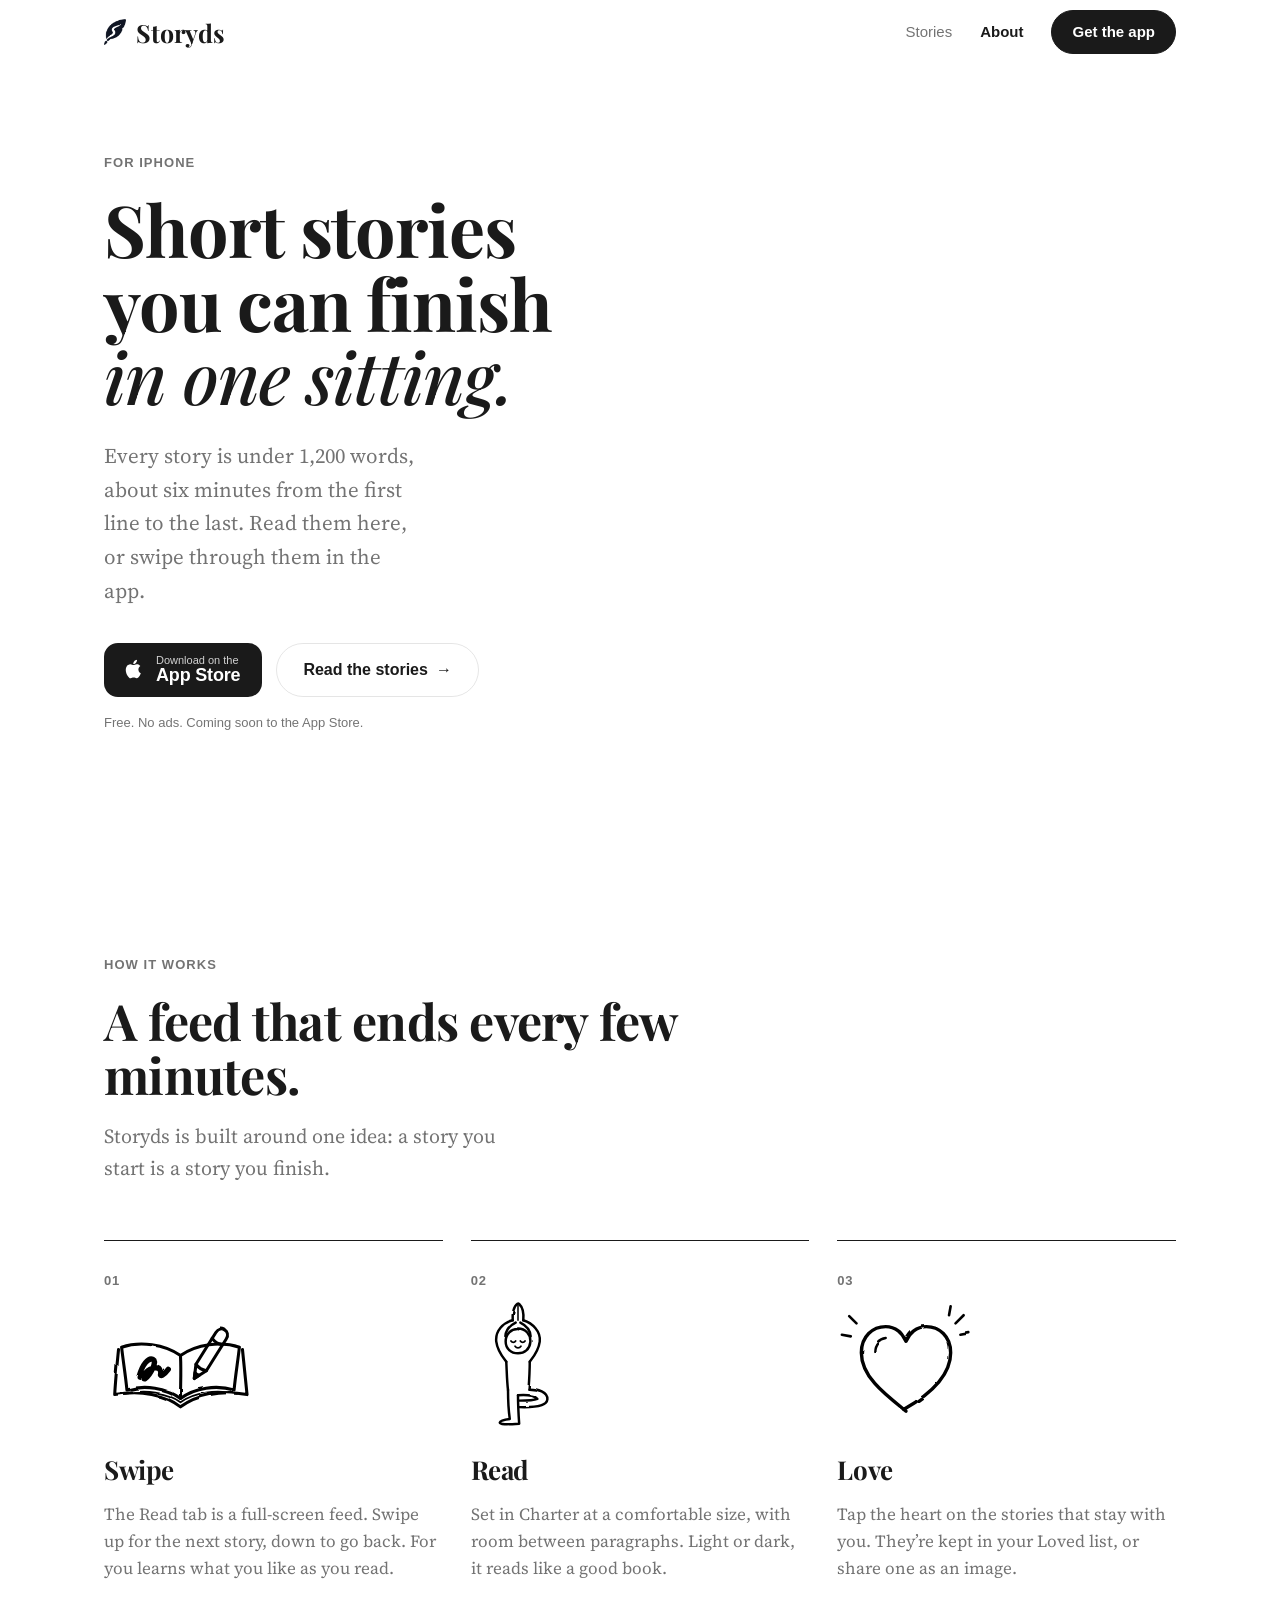
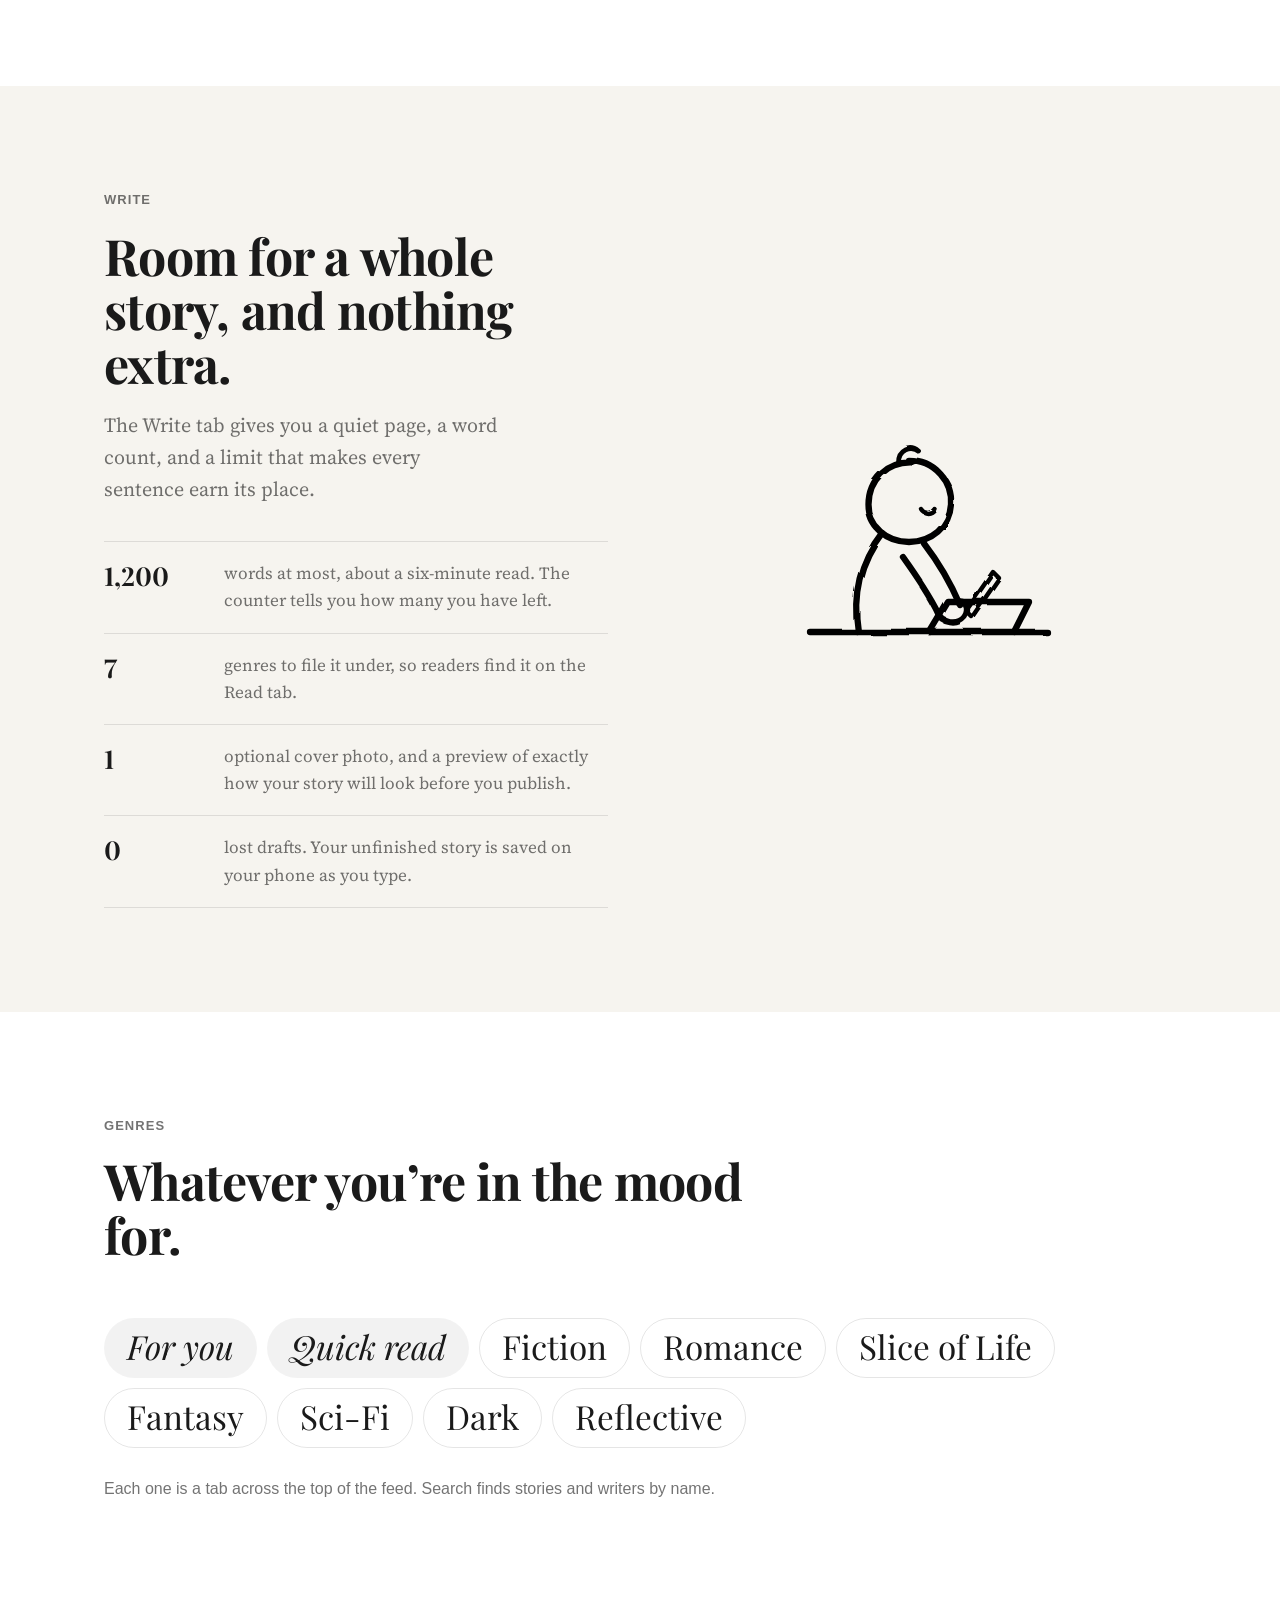
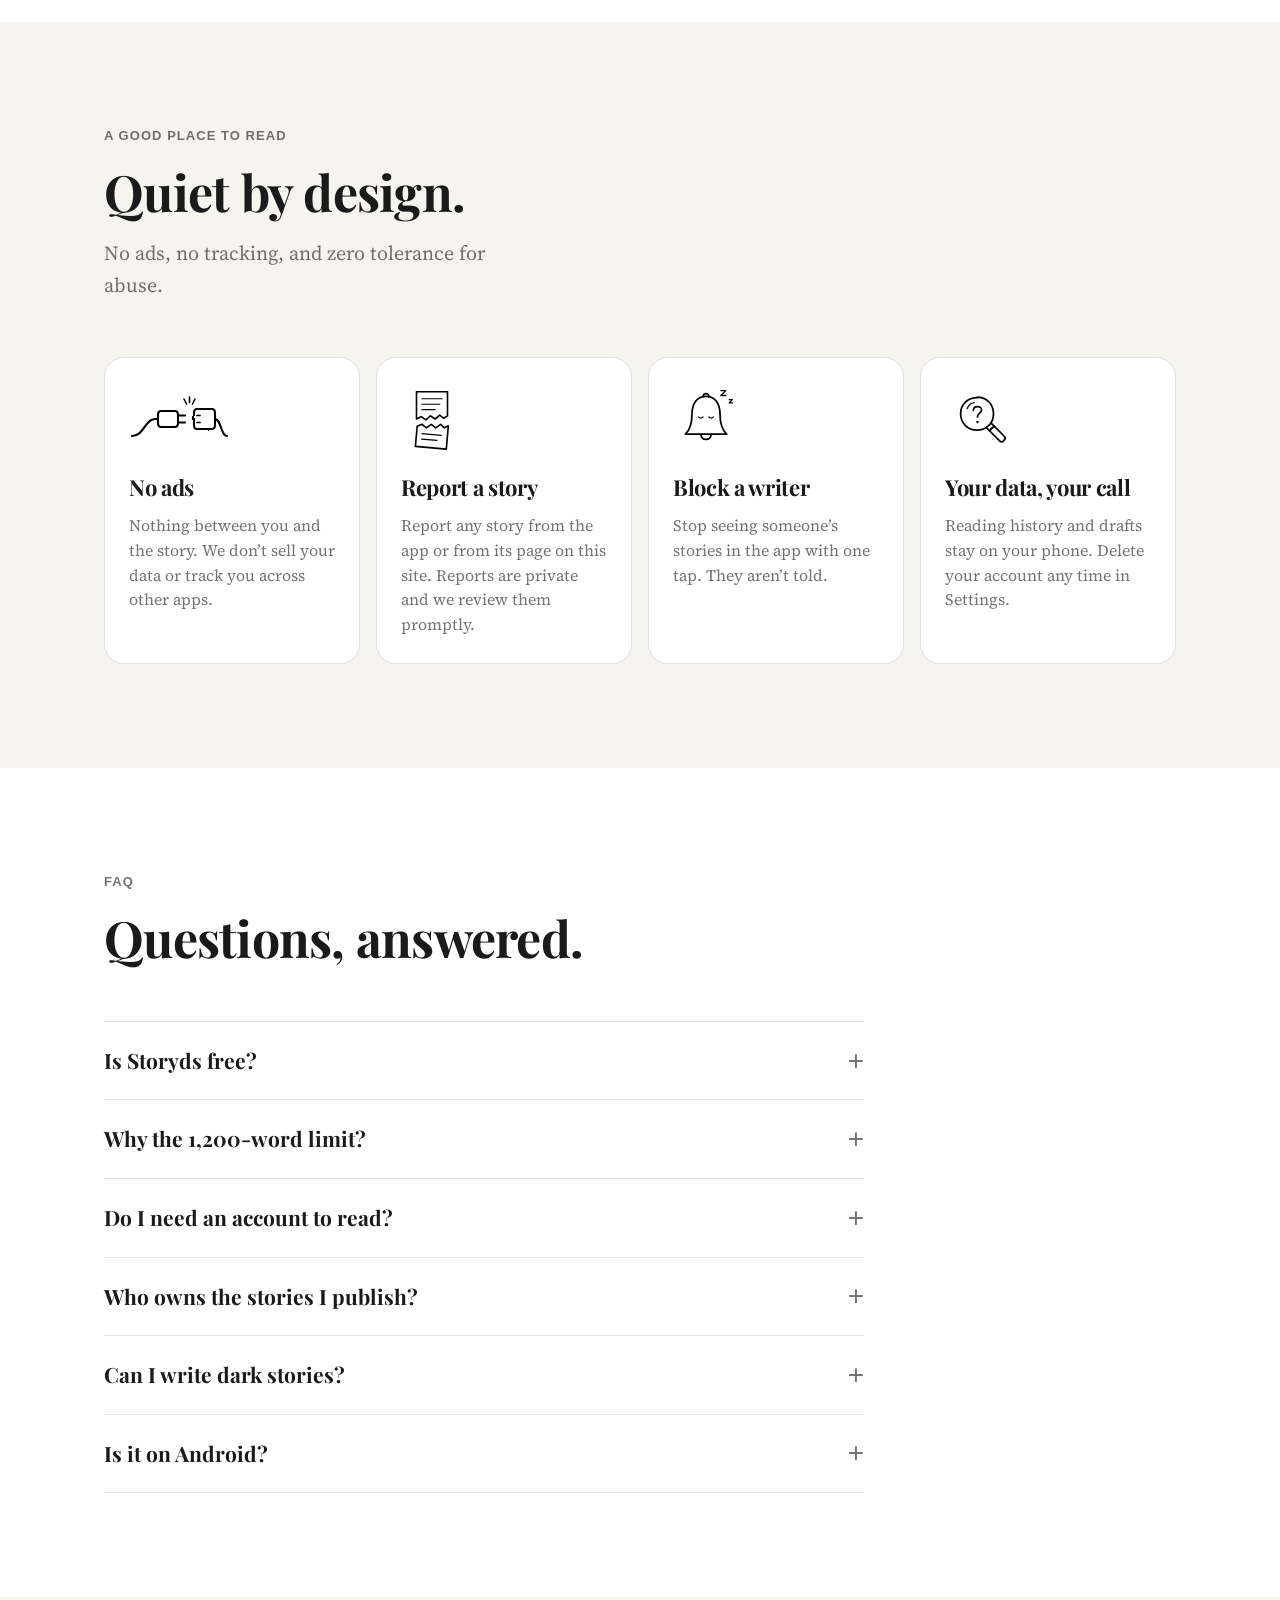
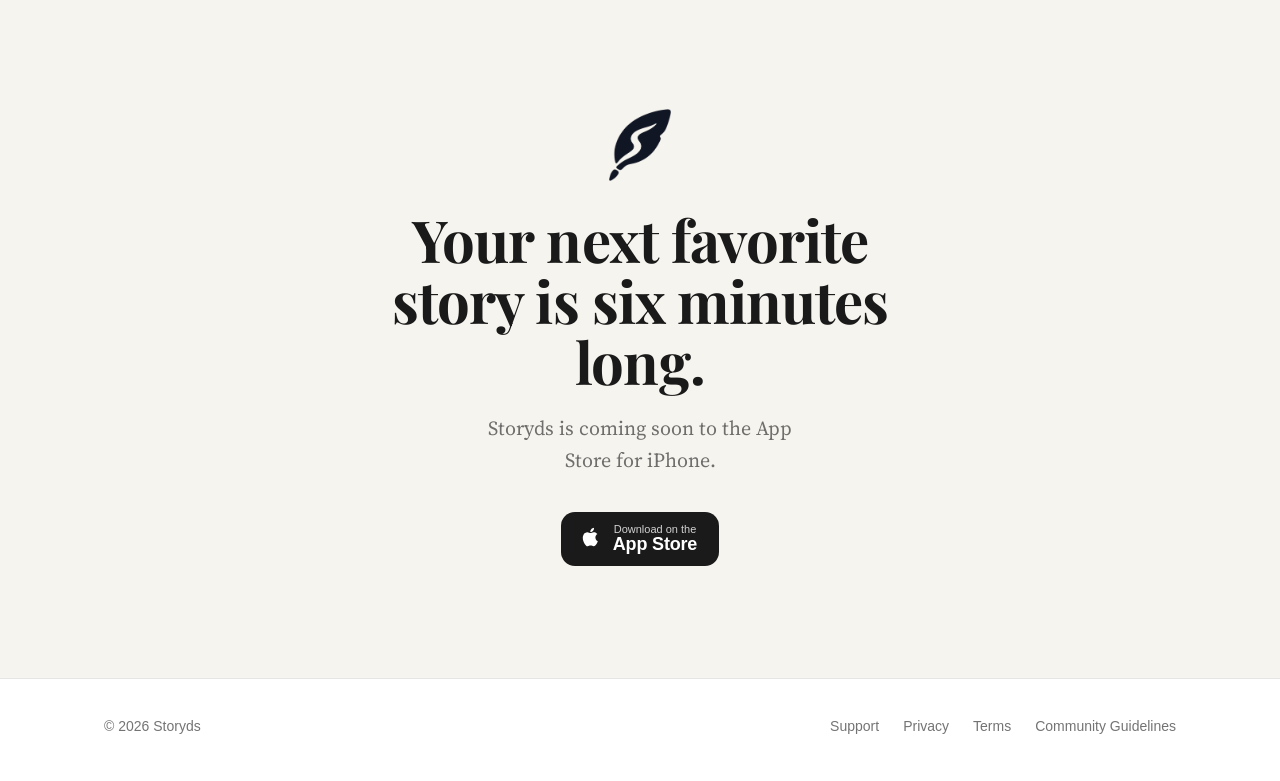
==== about.html @ ec75e88a "Make stories the home page; move the pitch to about.html - index.html: intro, genre tabs, the newest" ====
<!doctype html>
<html lang="en">
<head>
  <meta charset="utf-8">
  <meta name="viewport" content="width=device-width, initial-scale=1">
  <title>About Storyds</title>
  <meta name="description" content="Storyds is an iPhone app for reading and writing short stories you can finish in one sitting. Every story is under 1,200 words.">
  <meta name="theme-color" content="#ffffff" media="(prefers-color-scheme: light)">
  <meta name="theme-color" content="#171719" media="(prefers-color-scheme: dark)">
  <meta property="og:title" content="Storyds">
  <meta property="og:description" content="Short stories you can finish in one sitting.">
  <meta property="og:image" content="assets/wordmark-square.png">
  <meta property="og:type" content="website">
  <link rel="icon" type="image/png" href="assets/favicon.png">
  <link rel="apple-touch-icon" href="assets/apple-touch-icon.png">
  <link rel="preconnect" href="https://fonts.googleapis.com">
  <link rel="preconnect" href="https://fonts.gstatic.com" crossorigin>
  <link href="https://fonts.googleapis.com/css2?family=Playfair+Display:ital,wght@0,500;0,700;1,400;1,500&family=Source+Serif+4:opsz,wght@8..60,400;8..60,600&display=swap" rel="stylesheet">
  <link rel="stylesheet" href="styles.css?v=5">
</head>
<body class="about">
  <!--HEADER-->
  <header class="site-header">
    <div class="wrap">
      <a class="brand" href="./" aria-label="Storyds home">
        <img src="assets/mark.png" alt="" width="22" height="26">
        <span>Storyds</span>
      </a>
      <nav class="nav" aria-label="Main">
        <a href="./">Stories</a>
        <a href="about.html" aria-current="page">About</a>
        <a class="btn" href="about.html#download">Get the app</a>
      </nav>
    </div>
  </header>
  <!--/HEADER-->

  <main>
      <section class="hero">
        <div class="wrap">
        <p class="eyebrow">For iPhone</p>
        <h1>Short stories you can finish <em>in one sitting.</em></h1>
        <p class="lede">Every story is under 1,200 words, about six minutes from the first line to the last. Read them here, or swipe through them in the app.</p>
        <div class="hero-actions">
          <a class="app-store" href="#download" aria-label="Download on the App Store">
            <svg viewBox="0 0 24 24" aria-hidden="true"><path d="M16.37 12.6c-.02-2.33 1.9-3.45 1.99-3.5-1.09-1.59-2.78-1.8-3.38-1.83-1.44-.15-2.81.85-3.54.85-.73 0-1.86-.83-3.06-.81-1.57.02-3.02.92-3.83 2.33-1.63 2.83-.42 7.02 1.17 9.31.78 1.12 1.7 2.38 2.91 2.34 1.17-.05 1.61-.76 3.02-.76 1.41 0 1.81.76 3.05.73 1.26-.02 2.06-1.14 2.83-2.27.89-1.3 1.26-2.56 1.28-2.62-.03-.01-2.45-.94-2.44-3.77zM14.05 5.76c.64-.78 1.08-1.86.96-2.94-.93.04-2.05.62-2.71 1.39-.6.69-1.12 1.79-.98 2.85 1.04.08 2.09-.53 2.73-1.3z"/></svg>
            <span><small>Download on the</small><strong>App Store</strong></span>
          </a>
          <a class="btn ghost lg read-now" href="./">Read the stories <span class="arrow" aria-hidden="true">→</span></a>
        </div>
        <p class="hero-note">Free. No ads. Coming soon to the App Store.</p>
        </div>
      </section>

      <section id="how">
        <div class="wrap">
        <div class="section-head reveal">
          <p class="eyebrow">How it works</p>
          <h2>A feed that ends every few minutes.</h2>
          <p>Storyds is built around one idea: a story you start is a story you finish.</p>
        </div>
        <div class="steps">
          <div class="step reveal">
            <span class="num">01</span>
            <img class="doodle" src="assets/illustrations/book-r.svg" alt="" width="141" height="120">
            <h3>Swipe</h3>
            <p>The Read tab is a full-screen feed. Swipe up for the next story, down to go back. For you learns what you like as you read.</p>
          </div>
          <div class="step reveal">
            <span class="num">02</span>
            <img class="doodle" src="assets/illustrations/yoga-r.svg" alt="" width="87" height="120">
            <h3>Read</h3>
            <p>Set in Charter at a comfortable size, with room between paragraphs. Light or dark, it reads like a good book.</p>
          </div>
          <div class="step reveal">
            <span class="num">03</span>
            <img class="doodle" src="assets/illustrations/LovedHeart.svg" alt="" width="128" height="120">
            <h3>Love</h3>
            <p>Tap the heart on the stories that stay with you. They’re kept in your Loved list, or share one as an image.</p>
          </div>
        </div>
        </div>
      </section>

      <section id="write" class="tint">
        <div class="wrap">
        <div class="split">
          <div class="reveal">
            <div class="section-head">
              <p class="eyebrow">Write</p>
              <h2>Room for a whole story, and nothing extra.</h2>
              <p>The Write tab gives you a quiet page, a word count, and a limit that makes every sentence earn its place.</p>
            </div>
            <ul class="facts">
              <li><b>1,200</b><span>words at most, about a six-minute read. The counter tells you how many you have left.</span></li>
              <li><b>7</b><span>genres to file it under, so readers find it on the Read tab.</span></li>
              <li><b>1</b><span>optional cover photo, and a preview of exactly how your story will look before you publish.</span></li>
              <li><b>0</b><span>lost drafts. Your unfinished story is saved on your phone as you type.</span></li>
            </ul>
          </div>
          <div class="art reveal">
            <img class="doodle" src="assets/illustrations/WritingDesk.svg" alt="A person writing at a desk" width="300" height="255">
          </div>
        </div>
        </div>
      </section>

      <section id="genres">
        <div class="wrap">
        <div class="section-head reveal">
          <p class="eyebrow">Genres</p>
          <h2>Whatever you’re in the mood for.</h2>
        </div>
        <div class="genres reveal">
          <span class="genre alt">For you</span>
          <span class="genre alt">Quick read</span>
          <span class="genre">Fiction</span>
          <span class="genre">Romance</span>
          <span class="genre">Slice of Life</span>
          <span class="genre">Fantasy</span>
          <span class="genre">Sci-Fi</span>
          <span class="genre">Dark</span>
          <span class="genre">Reflective</span>
        </div>
        <p class="genre-note reveal">Each one is a tab across the top of the feed. Search finds stories and writers by name.</p>
        </div>
      </section>

      <section id="safety" class="tint">
        <div class="wrap">
        <div class="section-head reveal">
          <p class="eyebrow">A good place to read</p>
          <h2>Quiet by design.</h2>
          <p>No ads, no tracking, and zero tolerance for abuse.</p>
        </div>
        <div class="promises">
          <div class="promise reveal">
            <img class="doodle" src="assets/illustrations/Unplugged.svg" alt="" width="90" height="76">
            <h3>No ads</h3>
            <p>Nothing between you and the story. We don’t sell your data or track you across other apps.</p>
          </div>
          <div class="promise reveal">
            <img class="doodle" src="assets/illustrations/TornPage.svg" alt="" width="90" height="76">
            <h3>Report a story</h3>
            <p>Report any story from the app or from its page on this site. Reports are private and we review them promptly.</p>
          </div>
          <div class="promise reveal">
            <img class="doodle" src="assets/illustrations/QuietBell.svg" alt="" width="90" height="76">
            <h3>Block a writer</h3>
            <p>Stop seeing someone’s stories in the app with one tap. They aren’t told.</p>
          </div>
          <div class="promise reveal">
            <img class="doodle" src="assets/illustrations/NoResults.svg" alt="" width="90" height="76">
            <h3>Your data, your call</h3>
            <p>Reading history and drafts stay on your phone. Delete your account any time in Settings.</p>
          </div>
        </div>
        </div>
      </section>

      <section id="faq">
        <div class="wrap">
        <div class="section-head reveal">
          <p class="eyebrow">FAQ</p>
          <h2>Questions, answered.</h2>
        </div>
        <div class="faq reveal">
          <details>
            <summary>Is Storyds free?</summary>
            <p>Yes. Reading and writing are free, and there are no ads.</p>
          </details>
          <details>
            <summary>Why the 1,200-word limit?</summary>
            <p>So every story fits in one sitting: a coffee, a commute, the minutes before sleep. It’s about a six-minute read, which is long enough for a twist and short enough to finish.</p>
          </details>
          <details>
            <summary>Do I need an account to read?</summary>
            <p>No. Read here, or open the app and start swiping. You’ll need an account to publish, love stories and keep them on your profile.</p>
          </details>
          <details>
            <summary>Who owns the stories I publish?</summary>
            <p>You do. See the <a href="terms.html">Terms of Service</a> for what publishing lets Storyds do with your story.</p>
          </details>
          <details>
            <summary>Can I write dark stories?</summary>
            <p>Yes, there’s a whole Dark genre. Fiction can go to hard places; what isn’t allowed is content made only to shock or hurt. The <a href="guidelines.html">Community Guidelines</a> explain where the line is.</p>
          </details>
          <details>
            <summary>Is it on Android?</summary>
            <p>Not yet. Storyds is iPhone-only for now.</p>
          </details>
        </div>
        </div>
      </section>

      <section id="download" class="cta tint">
        <div class="wrap">
        <img src="assets/mark.png" alt="" width="62" height="72">
        <h2>Your next favorite story is six minutes long.</h2>
        <p>Storyds is coming soon to the App Store for iPhone.</p>
        <a class="app-store" href="#download" aria-label="Download on the App Store">
          <svg viewBox="0 0 24 24" aria-hidden="true"><path d="M16.37 12.6c-.02-2.33 1.9-3.45 1.99-3.5-1.09-1.59-2.78-1.8-3.38-1.83-1.44-.15-2.81.85-3.54.85-.73 0-1.86-.83-3.06-.81-1.57.02-3.02.92-3.83 2.33-1.63 2.83-.42 7.02 1.17 9.31.78 1.12 1.7 2.38 2.91 2.34 1.17-.05 1.61-.76 3.02-.76 1.41 0 1.81.76 3.05.73 1.26-.02 2.06-1.14 2.83-2.27.89-1.3 1.26-2.56 1.28-2.62-.03-.01-2.45-.94-2.44-3.77zM14.05 5.76c.64-.78 1.08-1.86.96-2.94-.93.04-2.05.62-2.71 1.39-.6.69-1.12 1.79-.98 2.85 1.04.08 2.09-.53 2.73-1.3z"/></svg>
          <span><small>Download on the</small><strong>App Store</strong></span>
        </a>
        </div>
      </section>

      </main>

  <footer class="site-footer">
    <div class="wrap">
        <span>© 2026 Storyds</span>
        <nav aria-label="Footer">
          <a href="support.html">Support</a>
          <a href="privacy.html">Privacy</a>
          <a href="terms.html">Terms</a>
          <a href="guidelines.html">Community Guidelines</a>
        </nav>
        </div>
  </footer>

  <script src="main.js?v=5"></script>
</body>
</html>
---- styles.css ----
/* Storyds website
   Same type system as the app's ReadingStyle: Charter serif body (~1.6 line height),
   a serif display face for titles, sans for UI. Monochrome ink on paper, light and dark. */

:root {
  --paper: #ffffff;
  --paper-2: #f6f4ef;
  --ink: #1a1a1a;
  --body: #242424;
  --muted: rgba(0, 0, 0, 0.55);
  --rule: rgba(0, 0, 0, 0.1);
  --chip: rgba(0, 0, 0, 0.05);
  --skeleton: rgba(0, 0, 0, 0.06);
  --live: #2f9e5b;
  --doodle-filter: none;

  --serif: Charter, "Bitstream Charter", "Source Serif 4", Georgia, serif;
  --display: "Playfair Display", Charter, Georgia, serif;
  --sans: -apple-system, BlinkMacSystemFont, "Inter", "Segoe UI", Roboto, sans-serif;

  --wrap: 1120px;
  --gutter: 24px;
  --header-h: 64px;
}

@media (prefers-color-scheme: dark) {
  :root:not([data-theme="light"]) {
    --paper: #171719;
    --paper-2: #1f1f22;
    --ink: rgba(255, 255, 255, 0.92);
    --body: rgba(255, 255, 255, 0.84);
    --muted: rgba(255, 255, 255, 0.55);
    --rule: rgba(255, 255, 255, 0.12);
    --chip: rgba(255, 255, 255, 0.08);
    --skeleton: rgba(255, 255, 255, 0.07);
    --live: #4cc47e;
    --doodle-filter: invert(1) brightness(0.92);
  }
}

:root[data-theme="dark"] {
  --paper: #171719;
  --paper-2: #1f1f22;
  --ink: rgba(255, 255, 255, 0.92);
  --body: rgba(255, 255, 255, 0.84);
  --muted: rgba(255, 255, 255, 0.55);
  --rule: rgba(255, 255, 255, 0.12);
  --chip: rgba(255, 255, 255, 0.08);
  --skeleton: rgba(255, 255, 255, 0.07);
  --live: #4cc47e;
  --doodle-filter: invert(1) brightness(0.92);
}

*, *::before, *::after { box-sizing: border-box; }
[hidden] { display: none !important; }

html { -webkit-text-size-adjust: 100%; scroll-behavior: smooth; scroll-padding-top: var(--header-h); }

body {
  margin: 0;
  background: var(--paper);
  color: var(--body);
  font-family: var(--serif);
  font-size: 19px;
  line-height: 1.6;
  -webkit-font-smoothing: antialiased;
  overflow-x: hidden;
}

img { max-width: 100%; display: block; }
a { color: inherit; }
button { font: inherit; color: inherit; }

.wrap {
  width: 100%;
  max-width: var(--wrap);
  margin: 0 auto;
  padding: 0 var(--gutter);
}

.doodle { filter: var(--doodle-filter); }

/* ---------- Header ---------- */

.site-header {
  position: sticky;
  top: 0;
  z-index: 10;
  background: color-mix(in srgb, var(--paper) 88%, transparent);
  backdrop-filter: saturate(1.4) blur(14px);
  -webkit-backdrop-filter: saturate(1.4) blur(14px);
  border-bottom: 1px solid transparent;
  transition: border-color 0.2s;
}
.site-header.scrolled { border-bottom-color: var(--rule); }

.site-header .wrap {
  display: flex;
  align-items: center;
  justify-content: space-between;
  height: var(--header-h);
}

.brand {
  display: inline-flex;
  align-items: center;
  gap: 10px;
  text-decoration: none;
  color: var(--ink);
}
.brand img { height: 26px; width: auto; filter: var(--doodle-filter); }
.brand span {
  font-family: var(--display);
  font-weight: 700;
  font-size: 25px;
  letter-spacing: -0.01em;
  line-height: 1;
}

.nav {
  display: flex;
  align-items: center;
  gap: 28px;
  font-family: var(--sans);
  font-size: 15px;
}
.nav a { text-decoration: none; color: var(--muted); transition: color 0.15s; }
.nav a:hover, .nav a[aria-current] { color: var(--ink); }
.nav a[aria-current]:not(.btn) { font-weight: 600; }
.nav .btn { color: var(--paper); }

@media (max-width: 720px) {
  .nav { gap: 18px; }
  .nav .btn { height: 38px; padding: 0 14px; font-size: 14px; white-space: nowrap; }
}
@media (max-width: 480px) {
  .nav { gap: 20px; }
  .nav .btn { display: none; }
}

/* ---------- Buttons ---------- */

.btn {
  display: inline-flex;
  align-items: center;
  justify-content: center;
  gap: 8px;
  height: 44px;
  padding: 0 20px;
  border-radius: 999px;
  background: var(--ink);
  color: var(--paper);
  font-family: var(--sans);
  font-size: 15px;
  font-weight: 600;
  text-decoration: none;
  border: 1px solid var(--ink);
  cursor: pointer;
  transition: transform 0.15s, opacity 0.15s;
}
.btn:hover { opacity: 0.88; }
.btn:active { transform: scale(0.98); }
.btn.ghost { background: transparent; color: var(--ink); border-color: var(--rule); }
.btn.lg { height: 54px; padding: 0 26px; font-size: 16px; }

.app-store {
  display: inline-flex;
  align-items: center;
  gap: 10px;
  height: 54px;
  padding: 0 22px 0 18px;
  border-radius: 14px;
  background: var(--ink);
  color: var(--paper);
  text-decoration: none;
  font-family: var(--sans);
  line-height: 1.1;
}
.app-store svg { width: 24px; height: 24px; fill: currentColor; margin-top: -3px; }
.app-store small { display: block; font-size: 11px; opacity: 0.8; }
.app-store strong { display: block; font-size: 18px; font-weight: 600; letter-spacing: -0.01em; }

/* ---------- Type ---------- */

.eyebrow {
  font-family: var(--sans);
  font-size: 13px;
  font-weight: 600;
  letter-spacing: 0.08em;
  text-transform: uppercase;
  color: var(--muted);
  margin: 0 0 18px;
}

h1, h2, h3 {
  font-family: var(--display);
  color: var(--ink);
  font-weight: 700;
  letter-spacing: -0.015em;
  margin: 0;
  font-variant-numeric: lining-nums;
}

/* ---------- Hero ---------- */

.hero { padding-top: 88px; padding-bottom: 104px; }

.hero h1 {
  font-size: clamp(44px, 5.6vw, 76px);
  line-height: 1.03;
  max-width: 11ch;
}
.hero h1 em { font-style: italic; font-weight: 500; }

.hero .lede {
  font-size: 21px;
  max-width: 32ch;
  margin: 26px 0 36px;
  color: var(--muted);
}

.hero-actions { display: flex; flex-wrap: wrap; align-items: center; gap: 14px; }
.hero-note { font-family: var(--sans); font-size: 13px; color: var(--muted); margin-top: 16px; }

.read-now .arrow { display: inline-block; transition: transform 0.2s; }
.read-now:hover .arrow { transform: translateX(3px); }

@media (max-width: 720px) {
  .hero { padding-top: 40px; padding-bottom: 56px; }
  .hero .lede { font-size: 19px; }
}

/* ---------- Sections ---------- */

section { padding-top: 104px; padding-bottom: 104px; }
section.tint { background: var(--paper-2); }

.section-head { max-width: 720px; margin-bottom: 56px; }
.section-head h2 { font-size: clamp(34px, 4vw, 50px); line-height: 1.08; }
.section-head p:not(.eyebrow) { color: var(--muted); font-size: 20px; margin: 18px 0 0; max-width: 40ch; }

@media (max-width: 720px) {
  section { padding-top: 80px; padding-bottom: 80px; }
  .section-head { margin-bottom: 44px; }
  .section-head p:not(.eyebrow) { font-size: 18px; }
}

/* Steps */

.steps { display: grid; grid-template-columns: repeat(3, 1fr); gap: 28px; }
.step { border-top: 1px solid var(--ink); padding-top: 22px; }
.step img { height: 130px; width: auto; margin: 6px 0 20px; }
.step .num { font-family: var(--sans); font-size: 13px; font-weight: 600; color: var(--muted); letter-spacing: 0.06em; }
.step h3 { font-size: 26px; margin: 6px 0 10px; }
.step p { margin: 0; color: var(--muted); font-size: 17px; }

@media (max-width: 720px) {
  .steps { grid-template-columns: 1fr; gap: 44px; }
}

/* Write */

.split {
  display: grid;
  grid-template-columns: 1fr 1fr;
  gap: 64px;
  align-items: center;
}
.split .art img { width: 100%; max-width: 400px; margin: 0 auto; }
.split .section-head { margin-bottom: 0; }
@media (max-width: 860px) {
  .split { grid-template-columns: 1fr; }
  .split .art { order: -1; }
  .split .art img { width: 240px; margin: 0; }
}

.facts { list-style: none; margin: 36px 0 0; padding: 0; }
.facts li {
  display: grid;
  grid-template-columns: 100px 1fr;
  gap: 20px;
  padding: 18px 0;
  border-top: 1px solid var(--rule);
  font-size: 17px;
}
.facts li:last-child { border-bottom: 1px solid var(--rule); }
.facts b { font-variant-numeric: lining-nums; font-family: var(--display); font-size: 26px; color: var(--ink); line-height: 1.2; font-weight: 700; }
.facts span { color: var(--muted); }
@media (max-width: 480px) { .facts li { grid-template-columns: 1fr; gap: 4px; } }

/* Genres */

.genres { display: flex; flex-wrap: wrap; gap: 10px; }
.genre {
  font-family: var(--display);
  font-size: clamp(22px, 2.6vw, 34px);
  color: var(--ink);
  padding: 8px 22px 10px;
  border: 1px solid var(--rule);
  border-radius: 999px;
  line-height: 1.2;
  transition: background 0.2s, color 0.2s, border-color 0.2s;
  cursor: default;
}
.genre:hover { background: var(--ink); color: var(--paper); border-color: var(--ink); }
.genre.alt { font-style: italic; font-weight: 400; background: var(--chip); border-color: transparent; }
.genre-note { margin-top: 28px; color: var(--muted); font-size: 16px; font-family: var(--sans); }

/* Safety */

.promises { display: grid; grid-template-columns: repeat(4, 1fr); gap: 16px; }
@media (max-width: 1000px) { .promises { grid-template-columns: repeat(2, 1fr); } }
.promise {
  background: var(--paper);
  border: 1px solid var(--rule);
  border-radius: 20px;
  padding: 26px 24px;
}
.promise img { height: 70px; width: auto; margin-bottom: 16px; }
.promise h3 { font-size: 22px; margin-bottom: 8px; }
.promise p { margin: 0; font-size: 16px; color: var(--muted); line-height: 1.55; }
@media (max-width: 560px) { .promises { grid-template-columns: 1fr; } }

/* FAQ */

.faq { max-width: 760px; }
.faq details { border-top: 1px solid var(--rule); }
.faq details:last-child { border-bottom: 1px solid var(--rule); }
.faq summary {
  list-style: none;
  cursor: pointer;
  display: flex;
  justify-content: space-between;
  align-items: center;
  gap: 20px;
  padding: 22px 0;
  font-family: var(--display);
  font-size: 21px;
  color: var(--ink);
  font-weight: 700;
}
.faq summary::-webkit-details-marker { display: none; }
.faq summary::after {
  content: "+";
  font-family: var(--sans);
  font-weight: 300;
  font-size: 28px;
  line-height: 1;
  color: var(--muted);
  transition: transform 0.2s;
}
.faq details[open] summary::after { transform: rotate(45deg); }
.faq details p { margin: -6px 0 22px; color: var(--muted); font-size: 17px; max-width: 60ch; }

/* Final CTA */

.cta { text-align: center; padding-top: 112px; padding-bottom: 112px; }
.cta .wrap > * { margin-left: auto; margin-right: auto; }
.cta img { height: 72px; width: auto; margin: 0 auto 28px; filter: var(--doodle-filter); }
.cta h2 { font-size: clamp(36px, 4.6vw, 58px); line-height: 1.05; max-width: 14ch; margin: 0 auto; }
.cta p { color: var(--muted); font-size: 20px; margin: 20px auto 36px; max-width: 34ch; }

/* ---------- Footer ---------- */

.site-footer {
  border-top: 1px solid var(--rule);
  padding-top: 36px;
  padding-bottom: 44px;
  font-family: var(--sans);
  font-size: 14px;
  color: var(--muted);
}
.site-footer .wrap {
  display: flex;
  flex-wrap: wrap;
  justify-content: space-between;
  align-items: center;
  gap: 20px;
}
.site-footer nav { display: flex; flex-wrap: wrap; gap: 8px 24px; }
.site-footer a { text-decoration: none; }
.site-footer a:hover { color: var(--ink); }

/* ---------- Stories home ---------- */

.intro { padding-top: 64px; padding-bottom: 36px; }
.intro .wrap { display: flex; align-items: flex-end; justify-content: space-between; gap: 24px; }
.intro h1 { font-size: clamp(34px, 4.6vw, 58px); line-height: 1.05; max-width: 15ch; }
.intro h1 em { font-style: italic; font-weight: 500; }
.intro p { font-family: var(--sans); font-size: 16px; color: var(--muted); margin: 16px 0 0; }
.intro p a { color: var(--ink); text-decoration: none; font-weight: 600; white-space: nowrap; }
.intro p a:hover { text-decoration: underline; text-underline-offset: 3px; }
@media (max-width: 720px) {
  .intro { padding-top: 36px; padding-bottom: 24px; }
  .intro .wrap { flex-direction: column; align-items: flex-start; gap: 14px; }
}

.live {
  display: inline-flex;
  align-items: center;
  gap: 7px;
  font-family: var(--sans);
  font-size: 12px;
  color: var(--muted);
  white-space: nowrap;
}
.live i { width: 7px; height: 7px; border-radius: 50%; background: var(--live); animation: pulse 2.4s infinite; }
@keyframes pulse {
  0% { box-shadow: 0 0 0 0 color-mix(in srgb, var(--live) 55%, transparent); }
  70%, 100% { box-shadow: 0 0 0 7px transparent; }
}

.tabs-bar {
  position: sticky;
  top: var(--header-h);
  z-index: 5;
  background: color-mix(in srgb, var(--paper) 90%, transparent);
  backdrop-filter: saturate(1.4) blur(14px);
  -webkit-backdrop-filter: saturate(1.4) blur(14px);
  border-bottom: 1px solid var(--rule);
}

.chips {
  display: flex;
  gap: 26px;
  overflow-x: auto;
  scrollbar-width: none;
  font-family: var(--sans);
  font-size: 15px;
  padding-top: 4px;
}
.chips::-webkit-scrollbar { display: none; }
@media (max-width: 720px) {
  .chips { gap: 22px; margin: 0 calc(var(--gutter) * -1); padding: 4px var(--gutter) 0;
    -webkit-mask-image: linear-gradient(to right, #000 calc(100% - 36px), transparent);
    mask-image: linear-gradient(to right, #000 calc(100% - 36px), transparent); }
}

.chip {
  flex: none;
  background: none;
  border: 0;
  padding: 10px 0 13px;
  color: var(--muted);
  cursor: pointer;
  position: relative;
  white-space: nowrap;
}
.chip:hover { color: var(--ink); }
.chip[aria-pressed="true"] { color: var(--ink); font-weight: 600; }
.chip[aria-pressed="true"]::after {
  content: "";
  position: absolute;
  left: 0; right: 0; bottom: -1px;
  height: 2px;
  border-radius: 2px;
  background: var(--ink);
}

.feed { padding-top: 44px; padding-bottom: 72px; }

/* Cards */

.story-card { display: block; text-decoration: none; color: inherit; min-width: 0; }
.story-card .cover-wrap { overflow: hidden; border-radius: 14px; background: var(--skeleton); }
.story-card .cover { width: 100%; height: 100%; object-fit: cover; transition: transform 0.6s cubic-bezier(0.2, 0.7, 0.2, 1); }
.story-card:hover .cover { transform: scale(1.035); }
.story-card:hover h2, .story-card:hover h3 { text-decoration: underline; text-decoration-thickness: 1px; text-underline-offset: 5px; }
.story-card h2, .story-card h3 { overflow-wrap: anywhere; }
.story-card .excerpt {
  margin: 0 0 16px;
  color: var(--muted);
  display: -webkit-box;
  -webkit-box-orient: vertical;
  overflow: hidden;
}

.card-meta { font-family: var(--sans); font-size: 13px; color: var(--muted); margin-bottom: 10px; }

/* Featured: the newest story */
.story-card.lead { padding-bottom: 48px; border-bottom: 1px solid var(--rule); }
.story-card.lead.has-cover { display: grid; grid-template-columns: 1.15fr 1fr; gap: 48px; align-items: center; }
.story-card.lead .cover-wrap { aspect-ratio: 4 / 3; border-radius: 18px; }
.story-card.lead h2 { font-size: clamp(32px, 3.8vw, 50px); line-height: 1.08; margin-bottom: 16px; }
.story-card.lead .excerpt { font-size: 19px; line-height: 1.6; color: var(--body); -webkit-line-clamp: 6; }
.story-card.lead:not(.has-cover) .card-text { max-width: 760px; }
@media (max-width: 860px) {
  .story-card.lead.has-cover { grid-template-columns: 1fr; gap: 24px; }
  .story-card.lead .cover-wrap { aspect-ratio: 16 / 10; }
  .story-card.lead .excerpt { font-size: 17px; -webkit-line-clamp: 5; }
}

/* Grid */
.feed-grid { display: grid; grid-template-columns: repeat(auto-fill, minmax(290px, 1fr)); gap: 56px 40px; padding-top: 48px; }
.feed-grid:empty { display: none; }
.story-card.tile .cover-wrap { aspect-ratio: 3 / 2; margin-bottom: 18px; }
.story-card.tile h3 { font-size: 23px; line-height: 1.2; margin-bottom: 10px; }
.story-card.tile .excerpt { font-size: 16px; line-height: 1.55; -webkit-line-clamp: 3; }
.story-card.tile:not(.has-cover) .excerpt { -webkit-line-clamp: 7; }
.story-card.tile:not(.has-cover) { border-top: 2px solid var(--ink); padding-top: 18px; }

.byline {
  display: flex;
  align-items: center;
  gap: 8px;
  font-family: var(--sans);
  font-size: 13px;
  color: var(--muted);
  min-width: 0;
}
.byline b { color: var(--ink); font-weight: 600; overflow: hidden; text-overflow: ellipsis; white-space: nowrap; }

.avatar {
  flex: none;
  width: 24px;
  height: 24px;
  border-radius: 50%;
  object-fit: cover;
  background: var(--ink);
  color: var(--paper);
  font-size: 11px;
  font-weight: 600;
  display: inline-grid;
  place-items: center;
  text-transform: uppercase;
}
.avatar.lg { width: 40px; height: 40px; font-size: 16px; }

/* Loading */
.skeleton { pointer-events: none; }
.skeleton .cover-wrap { aspect-ratio: 3 / 2; }
.skeleton.lead .cover-wrap { aspect-ratio: 4 / 3; }
.skeleton .bar { height: 12px; border-radius: 6px; background: var(--skeleton); margin-bottom: 12px; }
.skeleton .bar.t { height: 26px; width: 80%; margin-bottom: 18px; }
.skeleton .bar.s { width: 35%; }
.skeleton .bar, .skeleton .cover-wrap { animation: shimmer 1.4s ease-in-out infinite; }
@keyframes shimmer { 50% { opacity: 0.45; } }

/* Empty, error and end-of-list states */
.state { text-align: center; padding: 56px 12px 16px; font-family: var(--sans); }
.state img { width: auto; height: 120px; margin: 0 auto 18px; }
.state h3 { font-size: 22px; margin-bottom: 6px; }
.state p { margin: 0 auto 18px; color: var(--muted); font-size: 15px; max-width: 32ch; line-height: 1.5; }

.write-band { padding-top: 80px; padding-bottom: 80px; }
.write-band .wrap { display: flex; align-items: center; gap: 48px; }
.write-band img { width: 200px; flex: none; }
.write-band h2 { font-size: clamp(30px, 3.4vw, 40px); }
.write-band p { color: var(--muted); font-size: 18px; margin: 12px 0 24px; max-width: 46ch; }
@media (max-width: 640px) {
  .write-band .wrap { flex-direction: column; align-items: flex-start; gap: 24px; }
  .write-band img { width: 160px; }
}

/* ---------- Story page ---------- */

.wrap.narrow { max-width: 720px; }

.progress {
  position: fixed;
  top: 0; left: 0; right: 0;
  height: 3px;
  background: var(--ink);
  transform: scaleX(0);
  transform-origin: left;
  z-index: 11;
  opacity: 0;
  transition: opacity 0.2s;
}
.progress.on { opacity: 1; }

.story-article { padding-top: 40px; padding-bottom: 80px; min-height: 60vh; }
.story-article .skeleton { padding-top: 40px; }
.crumb {
  display: inline-block;
  font-family: var(--sans);
  font-size: 14px;
  font-weight: 600;
  color: var(--muted);
  text-decoration: none;
  margin-bottom: 36px;
}
.crumb:hover { color: var(--ink); }
.story-article h1 { font-size: clamp(36px, 5.2vw, 54px); line-height: 1.08; margin: 0 0 24px; overflow-wrap: anywhere; }
.story-article .byline { font-size: 15px; margin-bottom: 40px; }
.story-cover { width: 100%; max-height: 560px; object-fit: cover; border-radius: 16px; margin-bottom: 44px; background: var(--skeleton); }
.story-body p { font-size: 20px; line-height: 1.65; color: var(--body); margin: 0 0 1.4em; overflow-wrap: break-word; }
@media (max-width: 720px) { .story-body p { font-size: 19px; } }

.the-end {
  display: flex;
  align-items: center;
  gap: 14px;
  margin: 56px 0 32px;
  font-family: var(--sans);
  font-size: 13px;
  color: var(--muted);
}
.the-end::before, .the-end::after { content: ""; flex: 1; height: 1px; background: var(--rule); }

.after-story {
  border: 1px solid var(--rule);
  border-radius: 18px;
  padding: 24px;
  display: flex;
  gap: 20px;
  align-items: center;
  font-family: var(--sans);
}
.after-story img { height: 52px; width: auto; flex: none; filter: var(--doodle-filter); }
.after-story p { margin: 0 0 12px; font-size: 15px; line-height: 1.45; color: var(--body); }
.after-story .btn { height: 38px; font-size: 14px; padding: 0 16px; }

.report { display: inline-block; margin-top: 22px; font-family: var(--sans); font-size: 14px; color: var(--muted); text-underline-offset: 3px; }
.report:hover { color: var(--ink); }

.up-next { padding-top: 72px; padding-bottom: 96px; background: var(--paper-2); }
.up-next-cards { display: grid; grid-template-columns: repeat(auto-fill, minmax(260px, 1fr)); gap: 48px 36px; }

/* ---------- Legal / support pages ---------- */

.doc { padding: 72px 0 112px; }
.doc .wrap { max-width: 720px; }
.doc h1 { font-size: clamp(38px, 6vw, 56px); line-height: 1.08; margin-bottom: 12px; }
.doc .updated { font-family: var(--sans); font-size: 14px; color: var(--muted); margin: 0 0 40px; }
.doc .intro { font-size: 21px; color: var(--body); }
.doc h2 { font-size: 26px; margin: 48px 0 12px; }
.doc p { margin: 0 0 1em; }
.doc a { text-underline-offset: 3px; }
.doc .doc-nav {
  display: flex;
  flex-wrap: wrap;
  gap: 8px;
  margin-bottom: 40px;
  font-family: var(--sans);
  font-size: 14px;
}
.doc .doc-nav a {
  text-decoration: none;
  padding: 6px 14px;
  border-radius: 999px;
  border: 1px solid var(--rule);
  color: var(--muted);
}
.doc .doc-nav a[aria-current] { background: var(--ink); border-color: var(--ink); color: var(--paper); }

.contact-card {
  border: 1px solid var(--rule);
  border-radius: 20px;
  padding: 28px;
  margin: 32px 0;
  display: flex;
  gap: 24px;
  align-items: center;
}
.contact-card img { height: 90px; width: auto; flex: none; }
.contact-card p { margin: 0 0 14px; }
@media (max-width: 560px) { .contact-card { flex-direction: column; align-items: flex-start; } }

/* ---------- Motion ---------- */

.reveal { opacity: 0; transform: translateY(18px); transition: opacity 0.7s ease, transform 0.7s ease; }
.reveal.in { opacity: 1; transform: none; }
.fade-in { animation: fadeIn 0.35s ease both; }
@keyframes fadeIn { from { opacity: 0; transform: translateY(6px); } }

@media (prefers-reduced-motion: reduce) {
  html { scroll-behavior: auto; }
  .reveal { opacity: 1; transform: none; transition: none; }
  .fade-in, .live i, .skeleton .bar, .skeleton .cover-wrap { animation: none; }
  .story-card .cover { transition: none; }
}
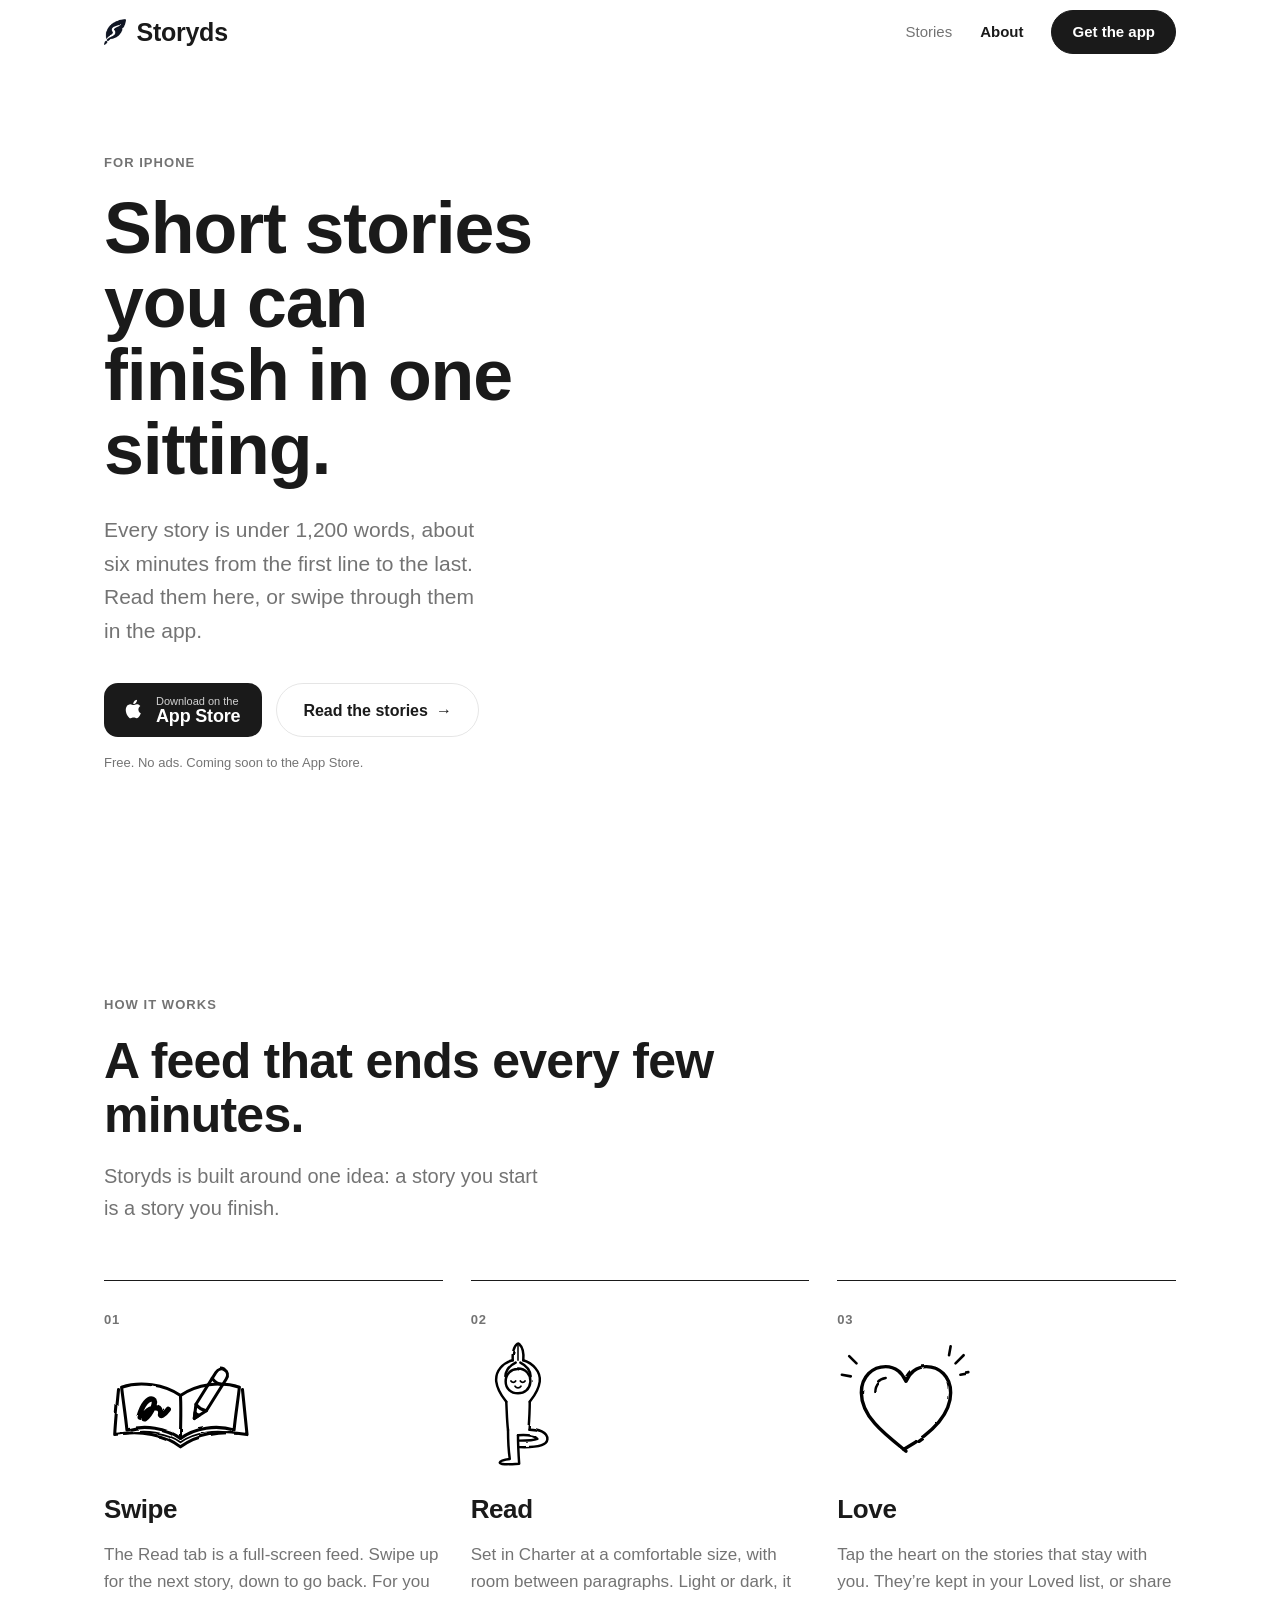
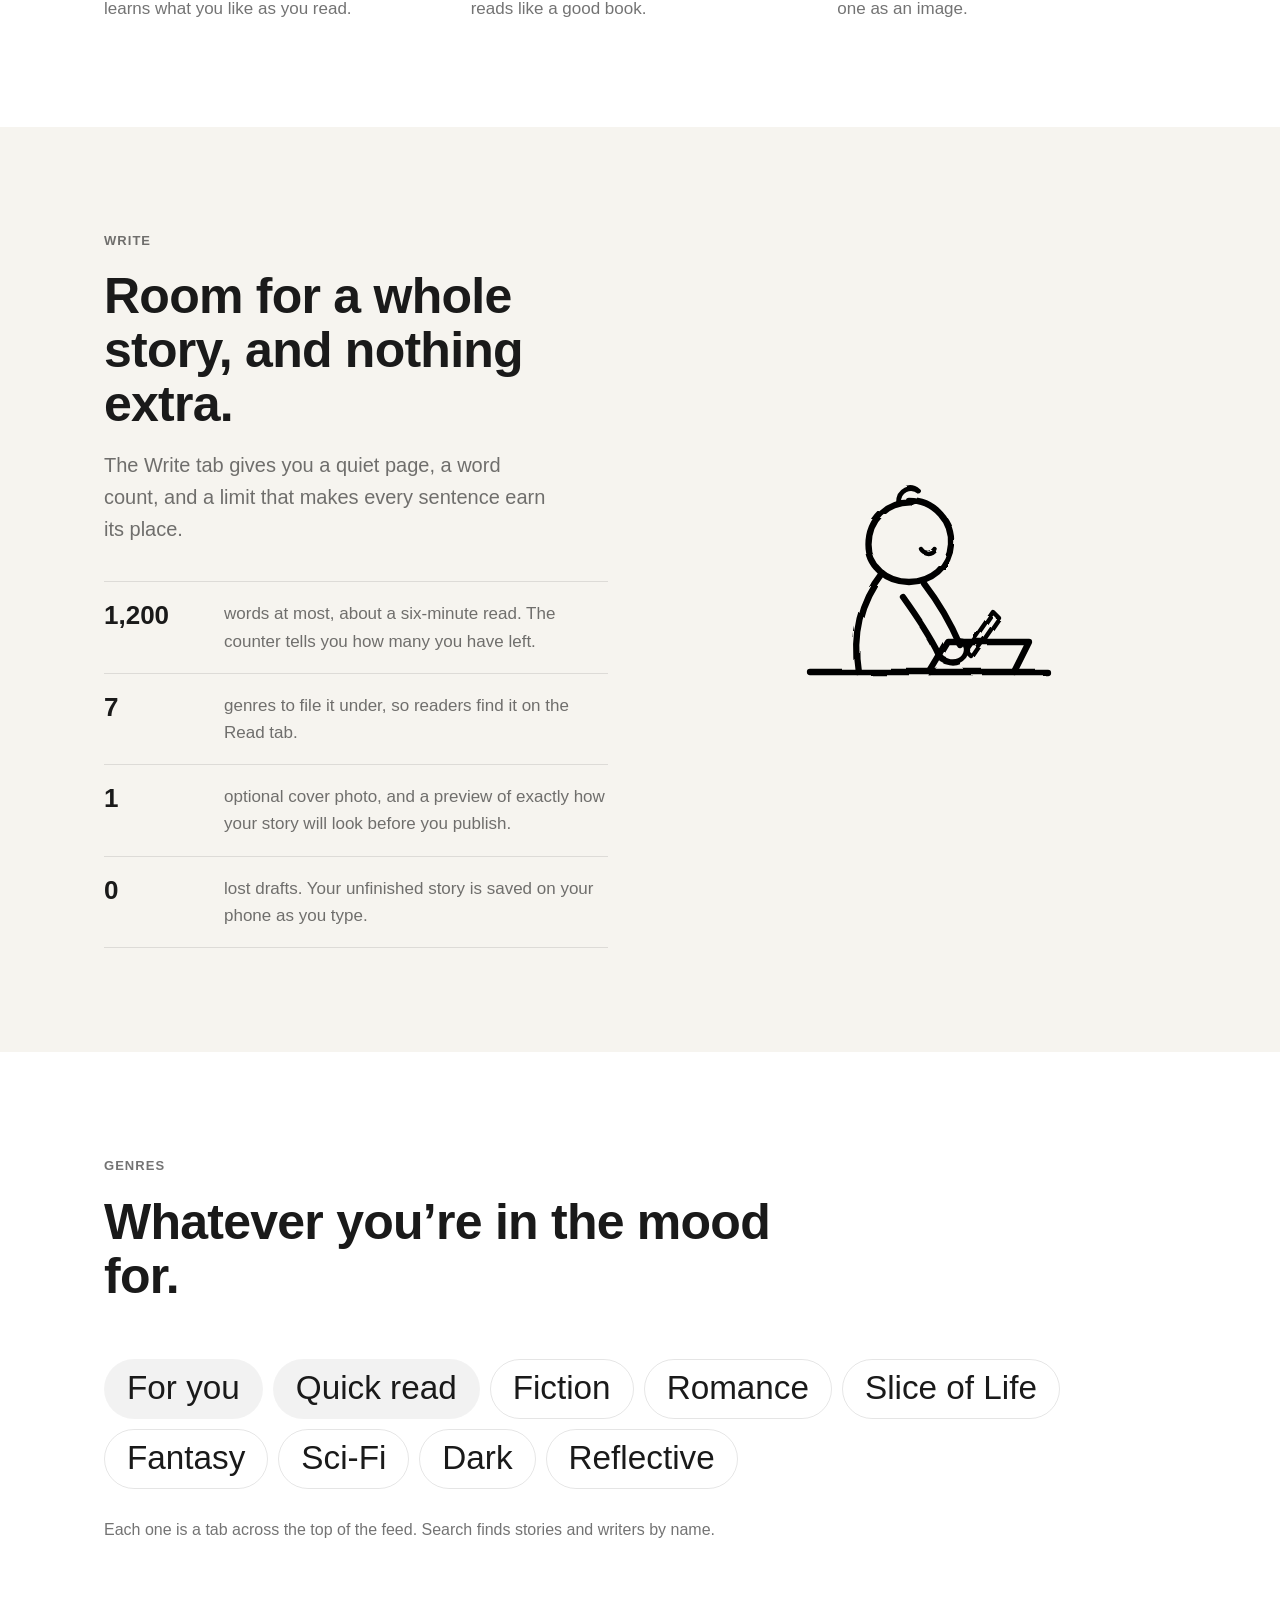
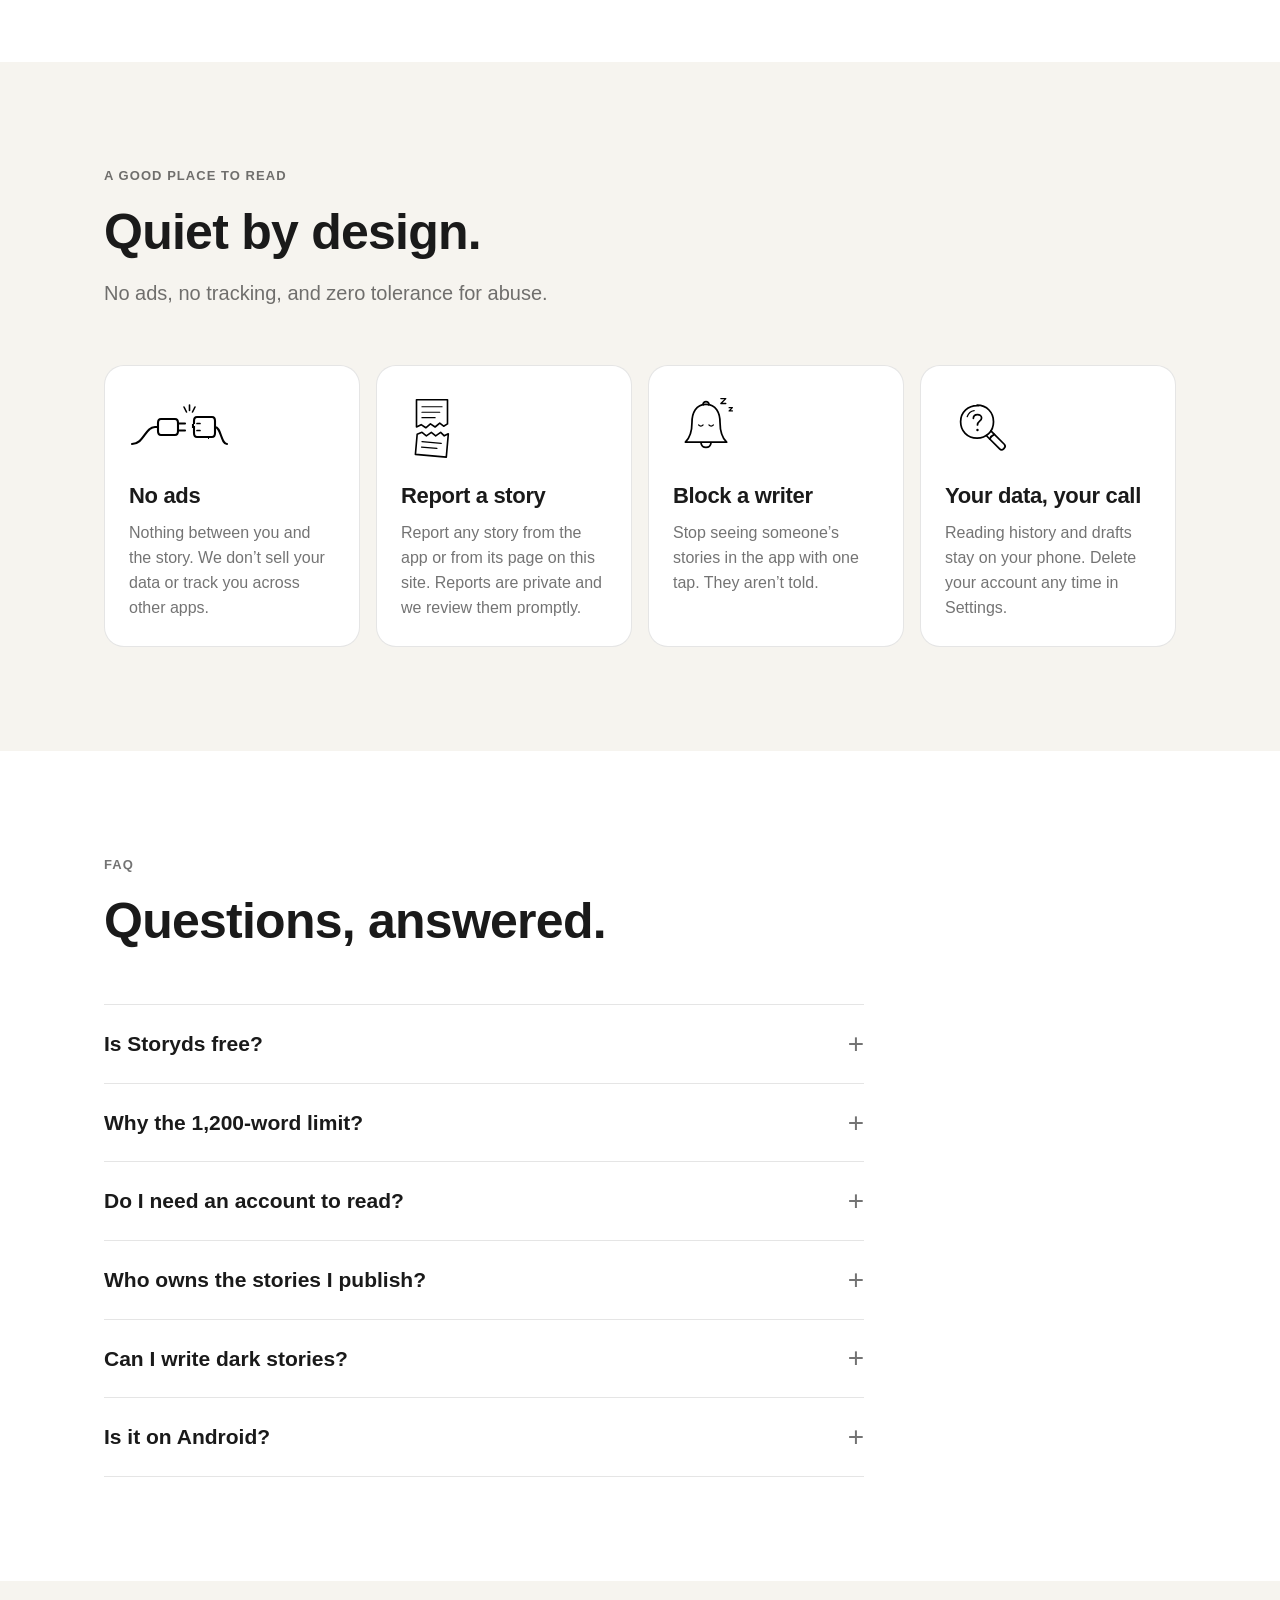
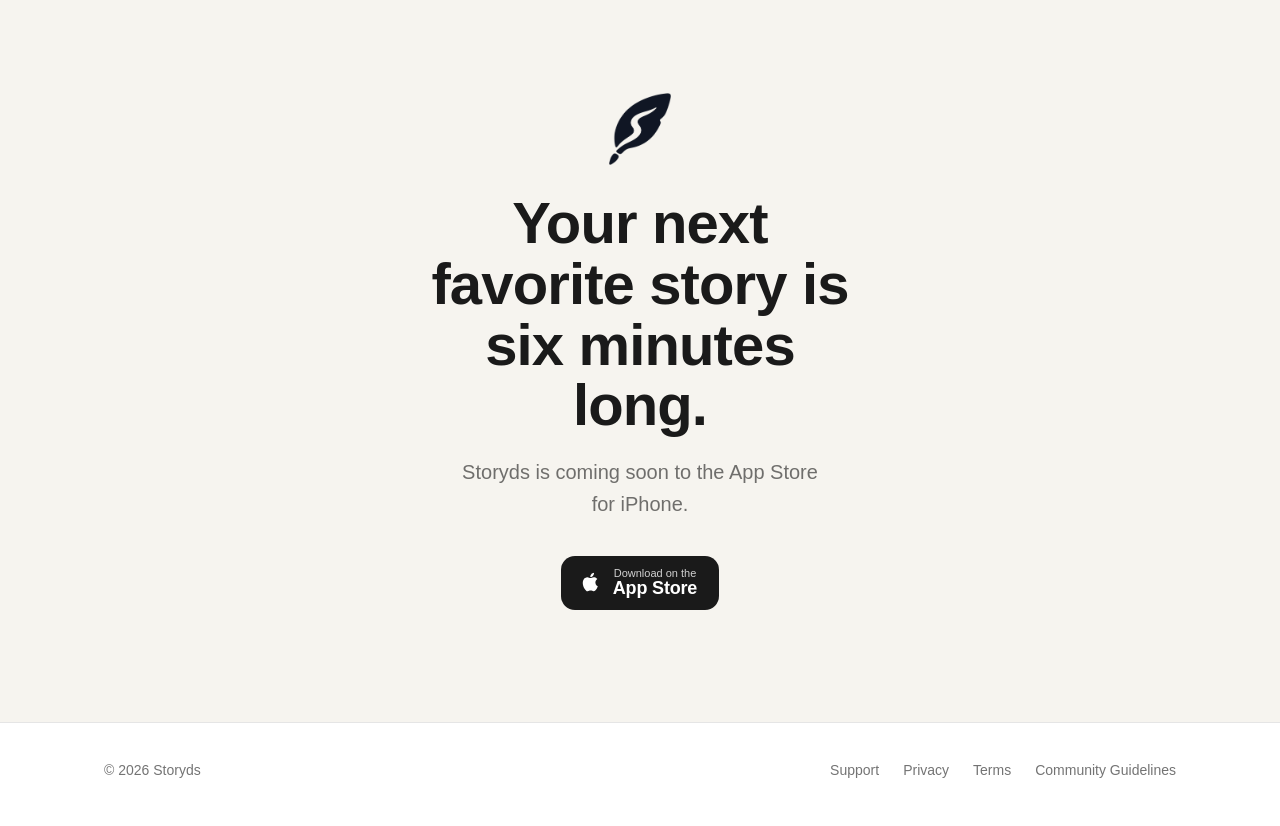
==== commit 720876d4: "ui" ====
--- a/about.html
+++ b/about.html
@@ -13,10 +13,7 @@
   <meta property="og:type" content="website">
   <link rel="icon" type="image/png" href="assets/favicon.png">
   <link rel="apple-touch-icon" href="assets/apple-touch-icon.png">
-  <link rel="preconnect" href="https://fonts.googleapis.com">
-  <link rel="preconnect" href="https://fonts.gstatic.com" crossorigin>
-  <link href="https://fonts.googleapis.com/css2?family=Playfair+Display:ital,wght@0,500;0,700;1,400;1,500&family=Source+Serif+4:opsz,wght@8..60,400;8..60,600&display=swap" rel="stylesheet">
-  <link rel="stylesheet" href="styles.css?v=5">
+  <link rel="stylesheet" href="styles.css?v=11">
 </head>
 <body class="about">
   <!--HEADER-->
@@ -219,6 +216,6 @@
         </div>
   </footer>
 
-  <script src="main.js?v=5"></script>
+  <script src="main.js?v=11"></script>
 </body>
 </html>
--- a/styles.css
+++ b/styles.css
@@ -14,9 +14,10 @@
   --live: #2f9e5b;
   --doodle-filter: none;
 
-  --serif: Charter, "Bitstream Charter", "Source Serif 4", Georgia, serif;
-  --display: "Playfair Display", Charter, Georgia, serif;
+  /* One typeface everywhere: the system sans */
   --sans: -apple-system, BlinkMacSystemFont, "Inter", "Segoe UI", Roboto, sans-serif;
+  --serif: var(--sans);
+  --display: var(--sans);
 
   --wrap: 1120px;
   --gutter: 24px;
@@ -210,7 +211,7 @@
   line-height: 1.03;
   max-width: 11ch;
 }
-.hero h1 em { font-style: italic; font-weight: 500; }
+.hero h1 em { font-style: normal; }
 
 .hero .lede {
   font-size: 21px;
@@ -303,7 +304,7 @@
   cursor: default;
 }
 .genre:hover { background: var(--ink); color: var(--paper); border-color: var(--ink); }
-.genre.alt { font-style: italic; font-weight: 400; background: var(--chip); border-color: transparent; }
+.genre.alt { font-weight: 400; background: var(--chip); border-color: transparent; }
 .genre-note { margin-top: 28px; color: var(--muted); font-size: 16px; font-family: var(--sans); }
 
 /* Safety */
@@ -385,8 +386,8 @@
 
 .intro { padding-top: 64px; padding-bottom: 36px; }
 .intro .wrap { display: flex; align-items: flex-end; justify-content: space-between; gap: 24px; }
-.intro h1 { font-size: clamp(34px, 4.6vw, 58px); line-height: 1.05; max-width: 15ch; }
-.intro h1 em { font-style: italic; font-weight: 500; }
+.intro h1 { font-size: clamp(34px, 4.6vw, 58px); line-height: 1.05; max-width: 15ch; letter-spacing: -0.03em; }
+.intro h1 em { font-style: normal; }
 .intro p { font-family: var(--sans); font-size: 16px; color: var(--muted); margin: 16px 0 0; }
 .intro p a { color: var(--ink); text-decoration: none; font-weight: 600; white-space: nowrap; }
 .intro p a:hover { text-decoration: underline; text-underline-offset: 3px; }
@@ -404,6 +405,7 @@
   color: var(--muted);
   white-space: nowrap;
 }
+.live.demo i { background: #d08a1c; }
 .live i { width: 7px; height: 7px; border-radius: 50%; background: var(--live); animation: pulse 2.4s infinite; }
 @keyframes pulse {
   0% { box-shadow: 0 0 0 0 color-mix(in srgb, var(--live) 55%, transparent); }
@@ -498,6 +500,48 @@
 .story-card.tile .excerpt { font-size: 16px; line-height: 1.55; -webkit-line-clamp: 3; }
 .story-card.tile:not(.has-cover) .excerpt { -webkit-line-clamp: 7; }
 .story-card.tile:not(.has-cover) { border-top: 2px solid var(--ink); padding-top: 18px; }
+
+/* Home: story list with a sticky "get the app" banner on the right */
+.feed-layout { display: grid; grid-template-columns: minmax(0, 1fr) 300px; gap: 64px; align-items: start; }
+.feed-main { min-width: 0; }
+.app-banner {
+  position: sticky;
+  top: calc(var(--header-h) + 84px); /* below the sticky header and genre tabs */
+  padding: 28px 26px;
+  background: var(--paper-2);
+  border: 1px solid var(--rule);
+  font-family: var(--sans);
+}
+.app-banner img { height: 40px; width: auto; filter: var(--doodle-filter); margin-bottom: 18px; }
+.app-banner h2 { font-size: 22px; line-height: 1.2; letter-spacing: -0.02em; margin: 0 0 10px; }
+.app-banner p { font-size: 15px; line-height: 1.5; color: var(--muted); margin: 0 0 22px; }
+.app-banner .app-store { border-radius: 0; height: 50px; }
+.app-banner-note { display: block; margin-top: 12px; font-size: 12px; color: var(--muted); }
+@media (max-width: 960px) {
+  .feed-layout { grid-template-columns: 1fr; gap: 24px; }
+  .app-banner { position: static; order: -1; display: grid; grid-template-columns: auto 1fr; column-gap: 16px; padding: 20px; }
+  .app-banner img { grid-row: span 2; height: 34px; margin: 2px 0 0; }
+  .app-banner h2 { font-size: 18px; margin-bottom: 4px; }
+  .app-banner p { margin-bottom: 16px; }
+  .app-banner .app-store, .app-banner-note { grid-column: 2; justify-self: start; }
+}
+
+/* Home list: one story after another, text on the left, thumbnail on the right */
+.feed-lead:empty { display: none; }
+.feed .feed-grid { display: block; max-width: 820px; padding-top: 0; }
+.story-card.row { display: grid; grid-template-columns: 1fr; gap: 36px; align-items: center; padding: 32px 0; border-bottom: 1px solid var(--rule); }
+.story-card.row:first-child { padding-top: 8px; }
+.story-card.row.has-cover { grid-template-columns: 1fr 112px; gap: 28px; }
+.story-card.row .cover-wrap { aspect-ratio: 1 / 1; border-radius: 0; }
+.story-card.row h3 { font-size: 26px; line-height: 1.2; margin-bottom: 8px; }
+.story-card.row .excerpt { font-size: 16px; line-height: 1.55; -webkit-line-clamp: 2; margin-bottom: 14px; }
+.story-card.row:not(.has-cover) .excerpt { -webkit-line-clamp: 3; }
+@media (max-width: 600px) {
+  .story-card.row { padding: 24px 0; }
+  .story-card.row.has-cover { grid-template-columns: 1fr 72px; gap: 16px; align-items: start; }
+  .story-card.row h3 { font-size: 20px; }
+  .story-card.row .excerpt { font-size: 15px; -webkit-line-clamp: 2; }
+}
 
 .byline {
   display: flex;
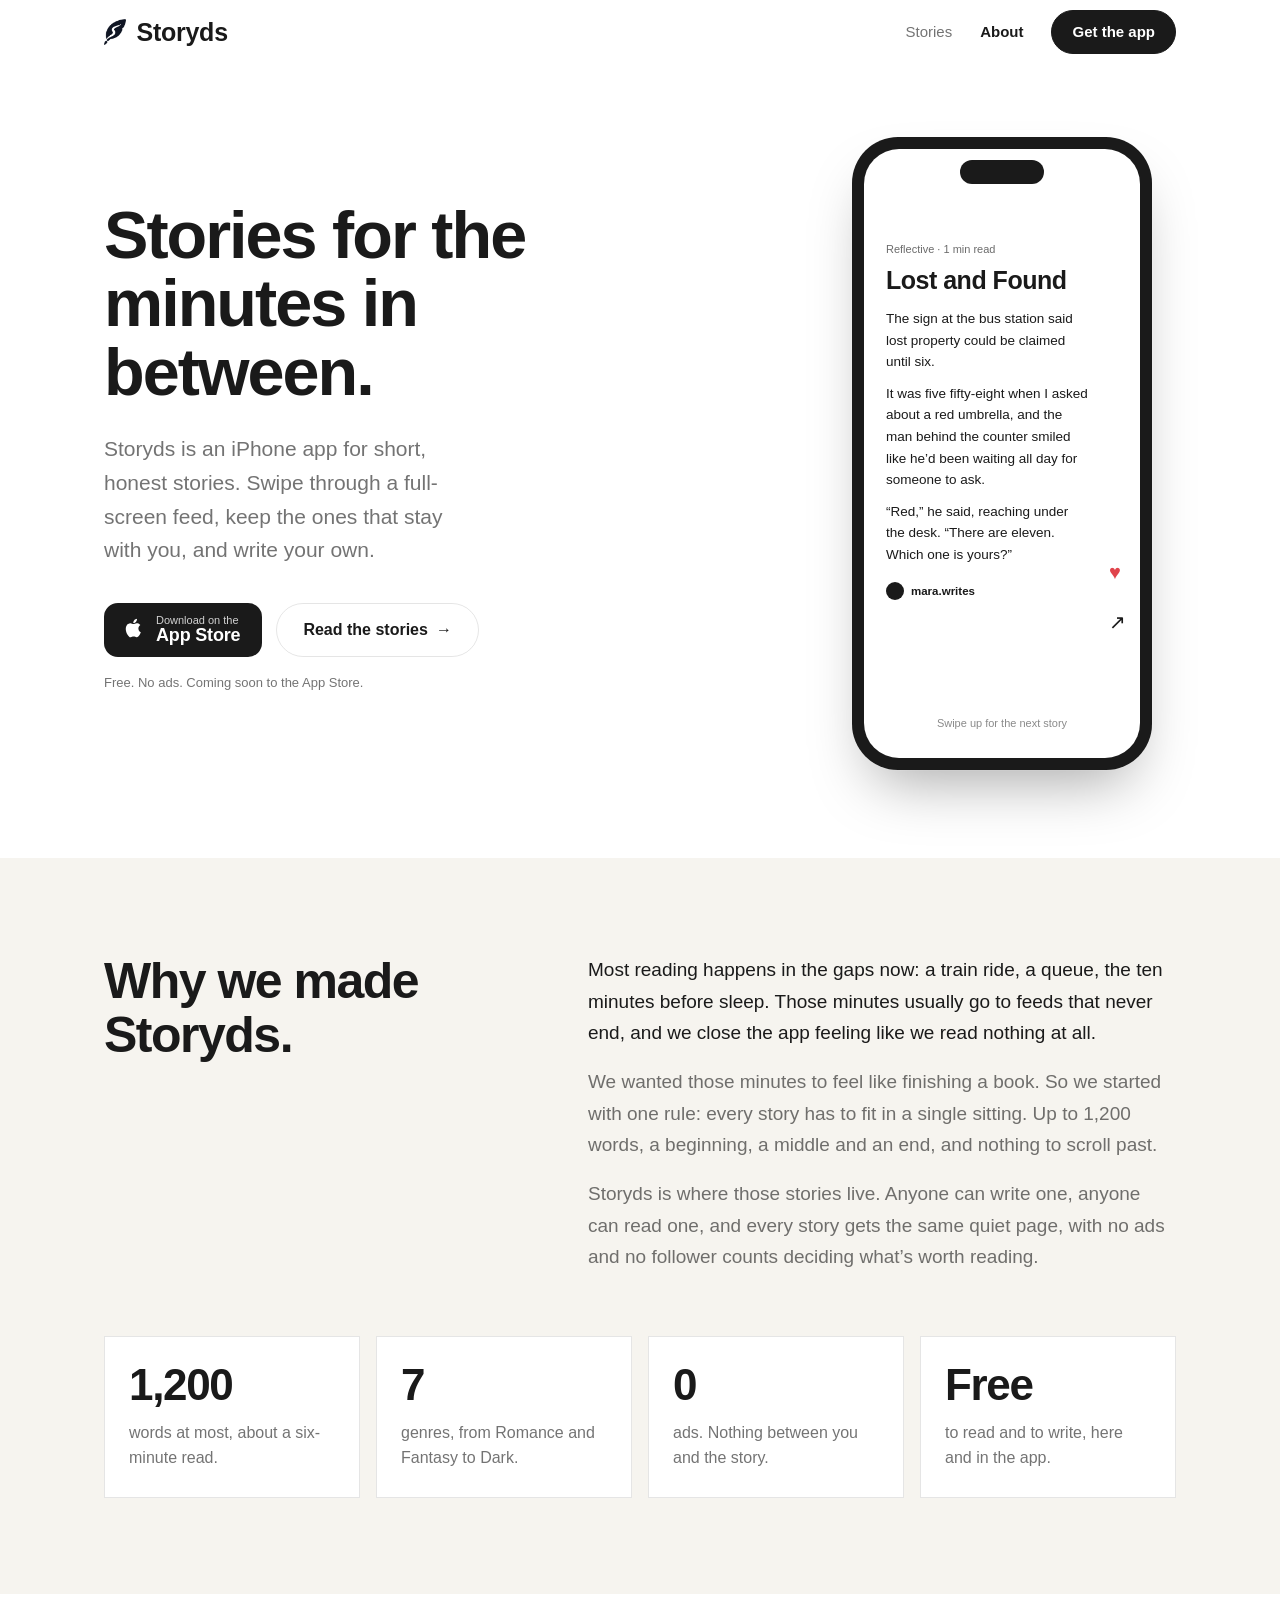
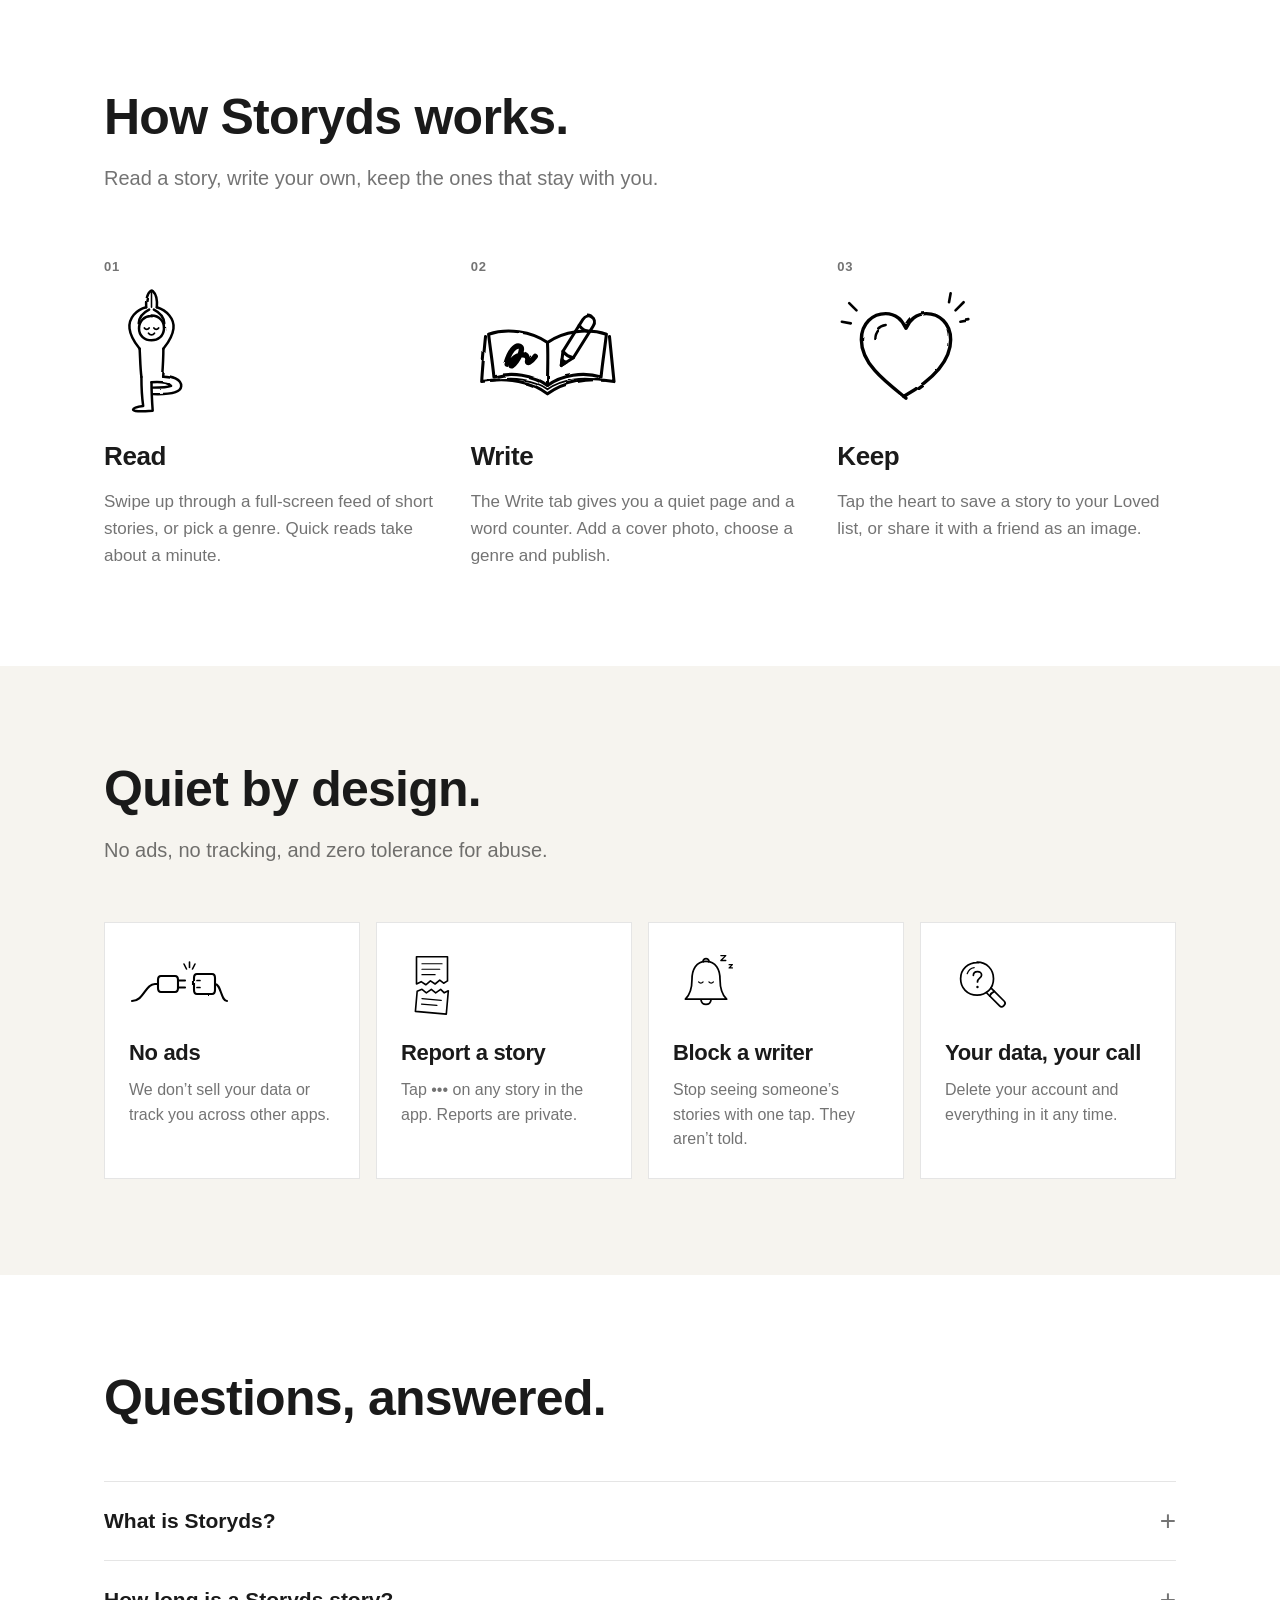
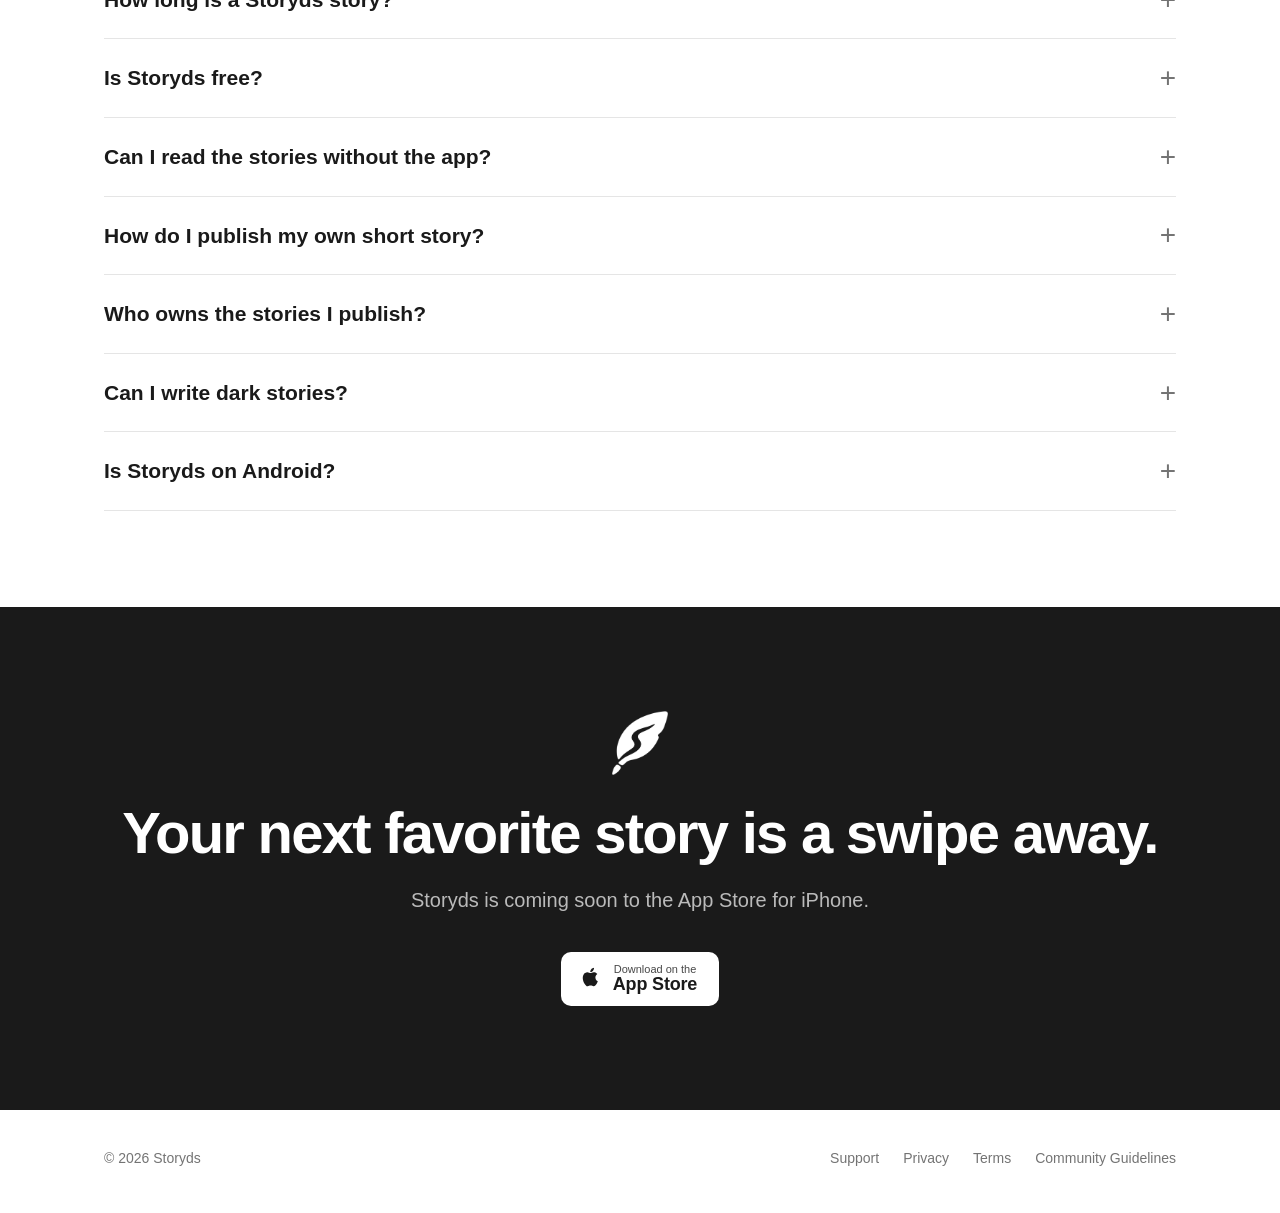
==== commit 87b914f8: "Redesign the home and About pages, and add SEO - Home: one-line headline beside the app banner, soli" ====
--- a/about.html
+++ b/about.html
@@ -3,17 +3,121 @@
 <head>
   <meta charset="utf-8">
   <meta name="viewport" content="width=device-width, initial-scale=1">
-  <title>About Storyds</title>
-  <meta name="description" content="Storyds is an iPhone app for reading and writing short stories you can finish in one sitting. Every story is under 1,200 words.">
+  <!--SEO-->
+  <title>About Storyds · A short story app for iPhone</title>
+  <meta name="description" content="Storyds is a free iPhone app for reading and writing short stories you can finish in one sitting. Read the latest stories online, or swipe through them in the app.">
+  <link rel="canonical" href="https://youngpanda00.github.io/storyds-web/about.html">
+  <meta property="og:site_name" content="Storyds">
+  <meta property="og:type" content="website">
+  <meta property="og:title" content="About Storyds · A short story app for iPhone">
+  <meta property="og:description" content="Storyds is a free iPhone app for reading and writing short stories you can finish in one sitting. Read the latest stories online, or swipe through them in the app.">
+  <meta property="og:url" content="https://youngpanda00.github.io/storyds-web/about.html">
+  <meta property="og:image" content="https://youngpanda00.github.io/storyds-web/assets/wordmark-square.png">
+  <meta name="twitter:card" content="summary">
+  <script type="application/ld+json">
+{
+  "@context": "https://schema.org",
+  "@graph": [
+    {
+      "@type": "Organization",
+      "@id": "https://youngpanda00.github.io/storyds-web/#org",
+      "name": "Storyds",
+      "url": "https://youngpanda00.github.io/storyds-web/",
+      "logo": "https://youngpanda00.github.io/storyds-web/assets/apple-touch-icon.png"
+    },
+    {
+      "@type": "MobileApplication",
+      "name": "Storyds",
+      "operatingSystem": "iOS",
+      "applicationCategory": "BookApplication",
+      "description": "Storyds is a free iPhone app for reading and writing short stories you can finish in one sitting.",
+      "offers": {
+        "@type": "Offer",
+        "price": "0",
+        "priceCurrency": "USD"
+      },
+      "publisher": {
+        "@id": "https://youngpanda00.github.io/storyds-web/#org"
+      }
+    },
+    {
+      "@type": "FAQPage",
+      "mainEntity": [
+        {
+          "@type": "Question",
+          "name": "What is Storyds?",
+          "acceptedAnswer": {
+            "@type": "Answer",
+            "text": "Storyds is a free iPhone app for reading and writing short stories. Every story fits in one sitting, so you can start one on the bus and finish it before your stop."
+          }
+        },
+        {
+          "@type": "Question",
+          "name": "How long is a Storyds story?",
+          "acceptedAnswer": {
+            "@type": "Answer",
+            "text": "Up to 1,200 words, about a six-minute read. Many are shorter: the Quick read tab collects stories you can finish in about a minute."
+          }
+        },
+        {
+          "@type": "Question",
+          "name": "Is Storyds free?",
+          "acceptedAnswer": {
+            "@type": "Answer",
+            "text": "Yes. Reading and writing are free, and there are no ads."
+          }
+        },
+        {
+          "@type": "Question",
+          "name": "Can I read the stories without the app?",
+          "acceptedAnswer": {
+            "@type": "Answer",
+            "text": "Yes. Every story published in the app also appears on the Stories page of this site, and you don’t need an account to read."
+          }
+        },
+        {
+          "@type": "Question",
+          "name": "How do I publish my own short story?",
+          "acceptedAnswer": {
+            "@type": "Answer",
+            "text": "Open the Write tab in the app, write up to 1,200 words, choose a genre and add a cover photo if you like. Once you publish, it appears in the app and on this site."
+          }
+        },
+        {
+          "@type": "Question",
+          "name": "Who owns the stories I publish?",
+          "acceptedAnswer": {
+            "@type": "Answer",
+            "text": "You do. See the Terms of Service for what publishing lets Storyds do with your story."
+          }
+        },
+        {
+          "@type": "Question",
+          "name": "Can I write dark stories?",
+          "acceptedAnswer": {
+            "@type": "Answer",
+            "text": "Yes, there’s a whole Dark genre. Fiction can go to hard places; what isn’t allowed is content made only to shock or hurt. The Community Guidelines explain where the line is."
+          }
+        },
+        {
+          "@type": "Question",
+          "name": "Is Storyds on Android?",
+          "acceptedAnswer": {
+            "@type": "Answer",
+            "text": "Not yet. Storyds is iPhone-only for now."
+          }
+        }
+      ]
+    }
+  ]
+}
+  </script>
+  <!--/SEO-->
   <meta name="theme-color" content="#ffffff" media="(prefers-color-scheme: light)">
   <meta name="theme-color" content="#171719" media="(prefers-color-scheme: dark)">
-  <meta property="og:title" content="Storyds">
-  <meta property="og:description" content="Short stories you can finish in one sitting.">
-  <meta property="og:image" content="assets/wordmark-square.png">
-  <meta property="og:type" content="website">
   <link rel="icon" type="image/png" href="assets/favicon.png">
   <link rel="apple-touch-icon" href="assets/apple-touch-icon.png">
-  <link rel="stylesheet" href="styles.css?v=11">
+  <link rel="stylesheet" href="styles.css?v=32">
 </head>
 <body class="about">
   <!--HEADER-->
@@ -34,99 +138,86 @@
 
   <main>
       <section class="hero">
-        <div class="wrap">
-        <p class="eyebrow">For iPhone</p>
-        <h1>Short stories you can finish <em>in one sitting.</em></h1>
-        <p class="lede">Every story is under 1,200 words, about six minutes from the first line to the last. Read them here, or swipe through them in the app.</p>
-        <div class="hero-actions">
-          <a class="app-store" href="#download" aria-label="Download on the App Store">
-            <svg viewBox="0 0 24 24" aria-hidden="true"><path d="M16.37 12.6c-.02-2.33 1.9-3.45 1.99-3.5-1.09-1.59-2.78-1.8-3.38-1.83-1.44-.15-2.81.85-3.54.85-.73 0-1.86-.83-3.06-.81-1.57.02-3.02.92-3.83 2.33-1.63 2.83-.42 7.02 1.17 9.31.78 1.12 1.7 2.38 2.91 2.34 1.17-.05 1.61-.76 3.02-.76 1.41 0 1.81.76 3.05.73 1.26-.02 2.06-1.14 2.83-2.27.89-1.3 1.26-2.56 1.28-2.62-.03-.01-2.45-.94-2.44-3.77zM14.05 5.76c.64-.78 1.08-1.86.96-2.94-.93.04-2.05.62-2.71 1.39-.6.69-1.12 1.79-.98 2.85 1.04.08 2.09-.53 2.73-1.3z"/></svg>
-            <span><small>Download on the</small><strong>App Store</strong></span>
-          </a>
-          <a class="btn ghost lg read-now" href="./">Read the stories <span class="arrow" aria-hidden="true">→</span></a>
-        </div>
-        <p class="hero-note">Free. No ads. Coming soon to the App Store.</p>
+        <div class="wrap hero-grid">
+          <div class="hero-text">
+            <h1>Stories for the minutes <em>in between.</em></h1>
+            <p class="lede">Storyds is an iPhone app for short, honest stories. Swipe through a full-screen feed, keep the ones that stay with you, and write your own.</p>
+            <div class="hero-actions">
+              <a class="app-store" href="#download" aria-label="Download on the App Store">
+                <svg viewBox="0 0 24 24" aria-hidden="true"><path d="M16.37 12.6c-.02-2.33 1.9-3.45 1.99-3.5-1.09-1.59-2.78-1.8-3.38-1.83-1.44-.15-2.81.85-3.54.85-.73 0-1.86-.83-3.06-.81-1.57.02-3.02.92-3.83 2.33-1.63 2.83-.42 7.02 1.17 9.31.78 1.12 1.7 2.38 2.91 2.34 1.17-.05 1.61-.76 3.02-.76 1.41 0 1.81.76 3.05.73 1.26-.02 2.06-1.14 2.83-2.27.89-1.3 1.26-2.56 1.28-2.62-.03-.01-2.45-.94-2.44-3.77zM14.05 5.76c.64-.78 1.08-1.86.96-2.94-.93.04-2.05.62-2.71 1.39-.6.69-1.12 1.79-.98 2.85 1.04.08 2.09-.53 2.73-1.3z"/></svg>
+                <span><small>Download on the</small><strong>App Store</strong></span>
+              </a>
+              <a class="btn ghost lg read-now" href="./">Read the stories <span class="arrow" aria-hidden="true">→</span></a>
+            </div>
+            <p class="hero-note">Free. No ads. Coming soon to the App Store.</p>
+          </div>
+
+          <div class="phone" aria-hidden="true">
+            <div class="phone-screen">
+              <p class="phone-meta">Reflective · 1 min read</p>
+              <p class="phone-title">Lost and Found</p>
+              <p class="phone-body">The sign at the bus station said lost property could be claimed until six.</p>
+              <p class="phone-body">It was five fifty-eight when I asked about a red umbrella, and the man behind the counter smiled like he’d been waiting all day for someone to ask.</p>
+              <p class="phone-body phone-extra">“Red,” he said, reaching under the desk. “There are eleven. Which one is yours?”</p>
+              <p class="phone-by"><i></i>mara.writes</p>
+              <div class="phone-rail"><span>♥</span><span>↗</span></div>
+              <p class="phone-hint">Swipe up for the next story</p>
+            </div>
+          </div>
+        </div>
+      </section>
+
+      <section id="story" class="tint">
+        <div class="wrap">
+        <div class="story-split">
+          <h2 class="reveal">Why we made Storyds.</h2>
+          <div class="story-text reveal">
+            <p>Most reading happens in the gaps now: a train ride, a queue, the ten minutes before sleep. Those minutes usually go to feeds that never end, and we close the app feeling like we read nothing at all.</p>
+            <p>We wanted those minutes to feel like finishing a book. So we started with one rule: every story has to fit in a single sitting. Up to 1,200 words, a beginning, a middle and an end, and nothing to scroll past.</p>
+            <p>Storyds is where those stories live. Anyone can write one, anyone can read one, and every story gets the same quiet page, with no ads and no follower counts deciding what’s worth reading.</p>
+          </div>
+        </div>
+        <ul class="facts">
+          <li class="reveal"><b>1,200</b><span>words at most, about a six-minute read.</span></li>
+          <li class="reveal"><b>7</b><span>genres, from Romance and Fantasy to Dark.</span></li>
+          <li class="reveal"><b>0</b><span>ads. Nothing between you and the story.</span></li>
+          <li class="reveal"><b>Free</b><span>to read and to write, here and in the app.</span></li>
+        </ul>
         </div>
       </section>
 
       <section id="how">
         <div class="wrap">
         <div class="section-head reveal">
-          <p class="eyebrow">How it works</p>
-          <h2>A feed that ends every few minutes.</h2>
-          <p>Storyds is built around one idea: a story you start is a story you finish.</p>
+          <h2>How Storyds works.</h2>
+          <p>Read a story, write your own, keep the ones that stay with you.</p>
         </div>
         <div class="steps">
           <div class="step reveal">
             <span class="num">01</span>
-            <img class="doodle" src="assets/illustrations/book-r.svg" alt="" width="141" height="120">
-            <h3>Swipe</h3>
-            <p>The Read tab is a full-screen feed. Swipe up for the next story, down to go back. For you learns what you like as you read.</p>
+            <img class="doodle" src="assets/illustrations/yoga-r.svg" alt="" width="87" height="120">
+            <h3>Read</h3>
+            <p>Swipe up through a full-screen feed of short stories, or pick a genre. Quick reads take about a minute.</p>
           </div>
           <div class="step reveal">
             <span class="num">02</span>
-            <img class="doodle" src="assets/illustrations/yoga-r.svg" alt="" width="87" height="120">
-            <h3>Read</h3>
-            <p>Set in Charter at a comfortable size, with room between paragraphs. Light or dark, it reads like a good book.</p>
+            <img class="doodle" src="assets/illustrations/book-r.svg" alt="" width="141" height="120">
+            <h3>Write</h3>
+            <p>The Write tab gives you a quiet page and a word counter. Add a cover photo, choose a genre and publish.</p>
           </div>
           <div class="step reveal">
             <span class="num">03</span>
             <img class="doodle" src="assets/illustrations/LovedHeart.svg" alt="" width="128" height="120">
-            <h3>Love</h3>
-            <p>Tap the heart on the stories that stay with you. They’re kept in your Loved list, or share one as an image.</p>
-          </div>
-        </div>
-        </div>
-      </section>
-
-      <section id="write" class="tint">
-        <div class="wrap">
-        <div class="split">
-          <div class="reveal">
-            <div class="section-head">
-              <p class="eyebrow">Write</p>
-              <h2>Room for a whole story, and nothing extra.</h2>
-              <p>The Write tab gives you a quiet page, a word count, and a limit that makes every sentence earn its place.</p>
-            </div>
-            <ul class="facts">
-              <li><b>1,200</b><span>words at most, about a six-minute read. The counter tells you how many you have left.</span></li>
-              <li><b>7</b><span>genres to file it under, so readers find it on the Read tab.</span></li>
-              <li><b>1</b><span>optional cover photo, and a preview of exactly how your story will look before you publish.</span></li>
-              <li><b>0</b><span>lost drafts. Your unfinished story is saved on your phone as you type.</span></li>
-            </ul>
-          </div>
-          <div class="art reveal">
-            <img class="doodle" src="assets/illustrations/WritingDesk.svg" alt="A person writing at a desk" width="300" height="255">
-          </div>
-        </div>
-        </div>
-      </section>
-
-      <section id="genres">
+            <h3>Keep</h3>
+            <p>Tap the heart to save a story to your Loved list, or share it with a friend as an image.</p>
+          </div>
+        </div>
+        </div>
+      </section>
+
+      <section id="safety" class="tint">
         <div class="wrap">
         <div class="section-head reveal">
-          <p class="eyebrow">Genres</p>
-          <h2>Whatever you’re in the mood for.</h2>
-        </div>
-        <div class="genres reveal">
-          <span class="genre alt">For you</span>
-          <span class="genre alt">Quick read</span>
-          <span class="genre">Fiction</span>
-          <span class="genre">Romance</span>
-          <span class="genre">Slice of Life</span>
-          <span class="genre">Fantasy</span>
-          <span class="genre">Sci-Fi</span>
-          <span class="genre">Dark</span>
-          <span class="genre">Reflective</span>
-        </div>
-        <p class="genre-note reveal">Each one is a tab across the top of the feed. Search finds stories and writers by name.</p>
-        </div>
-      </section>
-
-      <section id="safety" class="tint">
-        <div class="wrap">
-        <div class="section-head reveal">
-          <p class="eyebrow">A good place to read</p>
           <h2>Quiet by design.</h2>
           <p>No ads, no tracking, and zero tolerance for abuse.</p>
         </div>
@@ -134,22 +225,22 @@
           <div class="promise reveal">
             <img class="doodle" src="assets/illustrations/Unplugged.svg" alt="" width="90" height="76">
             <h3>No ads</h3>
-            <p>Nothing between you and the story. We don’t sell your data or track you across other apps.</p>
+            <p>We don’t sell your data or track you across other apps.</p>
           </div>
           <div class="promise reveal">
             <img class="doodle" src="assets/illustrations/TornPage.svg" alt="" width="90" height="76">
             <h3>Report a story</h3>
-            <p>Report any story from the app or from its page on this site. Reports are private and we review them promptly.</p>
+            <p>Tap ••• on any story in the app. Reports are private.</p>
           </div>
           <div class="promise reveal">
             <img class="doodle" src="assets/illustrations/QuietBell.svg" alt="" width="90" height="76">
             <h3>Block a writer</h3>
-            <p>Stop seeing someone’s stories in the app with one tap. They aren’t told.</p>
+            <p>Stop seeing someone’s stories with one tap. They aren’t told.</p>
           </div>
           <div class="promise reveal">
             <img class="doodle" src="assets/illustrations/NoResults.svg" alt="" width="90" height="76">
             <h3>Your data, your call</h3>
-            <p>Reading history and drafts stay on your phone. Delete your account any time in Settings.</p>
+            <p>Delete your account and everything in it any time.</p>
           </div>
         </div>
         </div>
@@ -158,21 +249,28 @@
       <section id="faq">
         <div class="wrap">
         <div class="section-head reveal">
-          <p class="eyebrow">FAQ</p>
           <h2>Questions, answered.</h2>
         </div>
         <div class="faq reveal">
+          <details>
+            <summary>What is Storyds?</summary>
+            <p>Storyds is a free iPhone app for reading and writing short stories. Every story fits in one sitting, so you can start one on the bus and finish it before your stop.</p>
+          </details>
+          <details>
+            <summary>How long is a Storyds story?</summary>
+            <p>Up to 1,200 words, about a six-minute read. Many are shorter: the Quick read tab collects stories you can finish in about a minute.</p>
+          </details>
           <details>
             <summary>Is Storyds free?</summary>
             <p>Yes. Reading and writing are free, and there are no ads.</p>
           </details>
           <details>
-            <summary>Why the 1,200-word limit?</summary>
-            <p>So every story fits in one sitting: a coffee, a commute, the minutes before sleep. It’s about a six-minute read, which is long enough for a twist and short enough to finish.</p>
-          </details>
-          <details>
-            <summary>Do I need an account to read?</summary>
-            <p>No. Read here, or open the app and start swiping. You’ll need an account to publish, love stories and keep them on your profile.</p>
+            <summary>Can I read the stories without the app?</summary>
+            <p>Yes. Every story published in the app also appears on the <a href="./">Stories</a> page of this site, and you don’t need an account to read.</p>
+          </details>
+          <details>
+            <summary>How do I publish my own short story?</summary>
+            <p>Open the Write tab in the app, write up to 1,200 words, choose a genre and add a cover photo if you like. Once you publish, it appears in the app and on this site.</p>
           </details>
           <details>
             <summary>Who owns the stories I publish?</summary>
@@ -183,17 +281,17 @@
             <p>Yes, there’s a whole Dark genre. Fiction can go to hard places; what isn’t allowed is content made only to shock or hurt. The <a href="guidelines.html">Community Guidelines</a> explain where the line is.</p>
           </details>
           <details>
-            <summary>Is it on Android?</summary>
+            <summary>Is Storyds on Android?</summary>
             <p>Not yet. Storyds is iPhone-only for now.</p>
           </details>
         </div>
         </div>
       </section>
 
-      <section id="download" class="cta tint">
+      <section id="download" class="cta">
         <div class="wrap">
         <img src="assets/mark.png" alt="" width="62" height="72">
-        <h2>Your next favorite story is six minutes long.</h2>
+        <h2>Your next favorite story is a swipe away.</h2>
         <p>Storyds is coming soon to the App Store for iPhone.</p>
         <a class="app-store" href="#download" aria-label="Download on the App Store">
           <svg viewBox="0 0 24 24" aria-hidden="true"><path d="M16.37 12.6c-.02-2.33 1.9-3.45 1.99-3.5-1.09-1.59-2.78-1.8-3.38-1.83-1.44-.15-2.81.85-3.54.85-.73 0-1.86-.83-3.06-.81-1.57.02-3.02.92-3.83 2.33-1.63 2.83-.42 7.02 1.17 9.31.78 1.12 1.7 2.38 2.91 2.34 1.17-.05 1.61-.76 3.02-.76 1.41 0 1.81.76 3.05.73 1.26-.02 2.06-1.14 2.83-2.27.89-1.3 1.26-2.56 1.28-2.62-.03-.01-2.45-.94-2.44-3.77zM14.05 5.76c.64-.78 1.08-1.86.96-2.94-.93.04-2.05.62-2.71 1.39-.6.69-1.12 1.79-.98 2.85 1.04.08 2.09-.53 2.73-1.3z"/></svg>
@@ -216,6 +314,6 @@
         </div>
   </footer>
 
-  <script src="main.js?v=11"></script>
+  <script src="main.js?v=32"></script>
 </body>
 </html>
--- a/styles.css
+++ b/styles.css
@@ -11,7 +11,6 @@
   --rule: rgba(0, 0, 0, 0.1);
   --chip: rgba(0, 0, 0, 0.05);
   --skeleton: rgba(0, 0, 0, 0.06);
-  --live: #2f9e5b;
   --doodle-filter: none;
 
   /* One typeface everywhere: the system sans */
@@ -34,7 +33,6 @@
     --rule: rgba(255, 255, 255, 0.12);
     --chip: rgba(255, 255, 255, 0.08);
     --skeleton: rgba(255, 255, 255, 0.07);
-    --live: #4cc47e;
     --doodle-filter: invert(1) brightness(0.92);
   }
 }
@@ -48,7 +46,6 @@
   --rule: rgba(255, 255, 255, 0.12);
   --chip: rgba(255, 255, 255, 0.08);
   --skeleton: rgba(255, 255, 255, 0.07);
-  --live: #4cc47e;
   --doodle-filter: invert(1) brightness(0.92);
 }
 
@@ -87,9 +84,7 @@
   position: sticky;
   top: 0;
   z-index: 10;
-  background: color-mix(in srgb, var(--paper) 88%, transparent);
-  backdrop-filter: saturate(1.4) blur(14px);
-  -webkit-backdrop-filter: saturate(1.4) blur(14px);
+  background: var(--paper);
   border-bottom: 1px solid transparent;
   transition: border-color 0.2s;
 }
@@ -204,12 +199,14 @@
 
 /* ---------- Hero ---------- */
 
-.hero { padding-top: 88px; padding-bottom: 104px; }
+.hero { padding-top: 72px; padding-bottom: 88px; }
+.hero-grid { display: grid; grid-template-columns: minmax(0, 1fr) auto; gap: 64px; align-items: center; }
 
 .hero h1 {
-  font-size: clamp(44px, 5.6vw, 76px);
+  font-size: clamp(40px, 5.2vw, 68px);
   line-height: 1.03;
-  max-width: 11ch;
+  letter-spacing: -0.03em;
+  max-width: 12ch;
 }
 .hero h1 em { font-style: normal; }
 
@@ -226,6 +223,53 @@
 .read-now .arrow { display: inline-block; transition: transform 0.2s; }
 .read-now:hover .arrow { transform: translateX(3px); }
 
+/* A phone showing a story, drawn in CSS */
+.phone {
+  width: 300px;
+  aspect-ratio: 9 / 19;
+  padding: 12px;
+  border-radius: 46px;
+  background: #1a1a1a;
+  box-shadow: 0 0 0 1px rgba(255, 255, 255, 0.08), 0 30px 60px -20px rgba(0, 0, 0, 0.35);
+  margin-right: 24px;
+}
+.phone-screen {
+  position: relative;
+  height: 100%;
+  border-radius: 35px;
+  background: #fff;
+  color: #1a1a1a;
+  padding: 92px 50px 0 22px;
+  font-family: var(--sans);
+  overflow: hidden;
+}
+.phone-screen::before { /* dynamic island */
+  content: "";
+  position: absolute;
+  top: 11px;
+  left: 50%;
+  width: 84px;
+  height: 24px;
+  margin-left: -42px;
+  border-radius: 12px;
+  background: #1a1a1a;
+}
+.phone-meta { font-size: 11px; color: #6b6b6b; margin: 0 0 8px; }
+.phone-title { font-family: var(--display); font-size: 25px; font-weight: 700; line-height: 1.1; letter-spacing: -0.02em; margin: 0 0 14px; }
+.phone-body { font-family: var(--serif); font-size: 13.5px; line-height: 1.6; margin: 0 0 10px; }
+.phone-by { display: flex; align-items: center; gap: 7px; font-size: 11.5px; font-weight: 600; margin: 16px 0 0; }
+.phone-by i { width: 18px; height: 18px; border-radius: 50%; background: #1a1a1a; }
+.phone-rail { position: absolute; right: 14px; bottom: 120px; display: flex; flex-direction: column; gap: 18px; font-size: 20px; color: #1a1a1a; }
+.phone-rail span:first-child { color: #e0434b; }
+.phone-hint { position: absolute; left: 0; right: 0; bottom: 26px; text-align: center; font-size: 11px; color: #8a8a8a; margin: 0; }
+
+@media (max-width: 860px) {
+  .hero-grid { grid-template-columns: 1fr; gap: 48px; }
+  .phone { width: 260px; margin: 0 auto; }
+  .phone-screen { padding: 80px 46px 0 20px; }
+  .phone-title { font-size: 22px; }
+  .phone-extra { display: none; }
+}
 @media (max-width: 720px) {
   .hero { padding-top: 40px; padding-bottom: 56px; }
   .hero .lede { font-size: 19px; }
@@ -233,12 +277,12 @@
 
 /* ---------- Sections ---------- */
 
-section { padding-top: 104px; padding-bottom: 104px; }
+section { padding-top: 96px; padding-bottom: 96px; }
 section.tint { background: var(--paper-2); }
 
-.section-head { max-width: 720px; margin-bottom: 56px; }
+.section-head { margin-bottom: 56px; }
 .section-head h2 { font-size: clamp(34px, 4vw, 50px); line-height: 1.08; }
-.section-head p:not(.eyebrow) { color: var(--muted); font-size: 20px; margin: 18px 0 0; max-width: 40ch; }
+.section-head p:not(.eyebrow) { color: var(--muted); font-size: 20px; margin: 18px 0 0; }
 
 @media (max-width: 720px) {
   section { padding-top: 80px; padding-bottom: 80px; }
@@ -246,10 +290,22 @@
   .section-head p:not(.eyebrow) { font-size: 18px; }
 }
 
+/* Why we made Storyds */
+
+.story-split { display: grid; grid-template-columns: 1fr 1.4fr; gap: 64px; margin-bottom: 64px; }
+.story-split h2 { font-size: clamp(34px, 4vw, 50px); line-height: 1.08; letter-spacing: -0.03em; }
+.story-text p { font-size: 19px; line-height: 1.65; color: var(--muted); margin: 0 0 18px; }
+.story-text p:first-child { color: var(--ink); }
+.story-text p:last-child { margin-bottom: 0; }
+@media (max-width: 860px) {
+  .story-split { grid-template-columns: 1fr; gap: 24px; margin-bottom: 44px; }
+  .story-text p { font-size: 17px; }
+}
+
 /* Steps */
 
 .steps { display: grid; grid-template-columns: repeat(3, 1fr); gap: 28px; }
-.step { border-top: 1px solid var(--ink); padding-top: 22px; }
+.step { padding-top: 0; }
 .step img { height: 130px; width: auto; margin: 6px 0 20px; }
 .step .num { font-family: var(--sans); font-size: 13px; font-weight: 600; color: var(--muted); letter-spacing: 0.06em; }
 .step h3 { font-size: 26px; margin: 6px 0 10px; }
@@ -261,51 +317,12 @@
 
 /* Write */
 
-.split {
-  display: grid;
-  grid-template-columns: 1fr 1fr;
-  gap: 64px;
-  align-items: center;
-}
-.split .art img { width: 100%; max-width: 400px; margin: 0 auto; }
-.split .section-head { margin-bottom: 0; }
-@media (max-width: 860px) {
-  .split { grid-template-columns: 1fr; }
-  .split .art { order: -1; }
-  .split .art img { width: 240px; margin: 0; }
-}
-
-.facts { list-style: none; margin: 36px 0 0; padding: 0; }
-.facts li {
-  display: grid;
-  grid-template-columns: 100px 1fr;
-  gap: 20px;
-  padding: 18px 0;
-  border-top: 1px solid var(--rule);
-  font-size: 17px;
-}
-.facts li:last-child { border-bottom: 1px solid var(--rule); }
-.facts b { font-variant-numeric: lining-nums; font-family: var(--display); font-size: 26px; color: var(--ink); line-height: 1.2; font-weight: 700; }
+.facts { list-style: none; margin: 0; padding: 0; display: grid; grid-template-columns: repeat(4, 1fr); gap: 16px; }
+.facts li { background: var(--paper); border: 1px solid var(--rule); padding: 26px 24px; font-size: 16px; line-height: 1.55; }
+.facts b { display: block; font-variant-numeric: lining-nums; font-family: var(--display); font-size: 44px; line-height: 1; letter-spacing: -0.03em; color: var(--ink); font-weight: 700; margin-bottom: 14px; }
 .facts span { color: var(--muted); }
-@media (max-width: 480px) { .facts li { grid-template-columns: 1fr; gap: 4px; } }
-
-/* Genres */
-
-.genres { display: flex; flex-wrap: wrap; gap: 10px; }
-.genre {
-  font-family: var(--display);
-  font-size: clamp(22px, 2.6vw, 34px);
-  color: var(--ink);
-  padding: 8px 22px 10px;
-  border: 1px solid var(--rule);
-  border-radius: 999px;
-  line-height: 1.2;
-  transition: background 0.2s, color 0.2s, border-color 0.2s;
-  cursor: default;
-}
-.genre:hover { background: var(--ink); color: var(--paper); border-color: var(--ink); }
-.genre.alt { font-weight: 400; background: var(--chip); border-color: transparent; }
-.genre-note { margin-top: 28px; color: var(--muted); font-size: 16px; font-family: var(--sans); }
+@media (max-width: 1000px) { .facts { grid-template-columns: repeat(2, 1fr); } }
+@media (max-width: 560px) { .facts { grid-template-columns: 1fr; } }
 
 /* Safety */
 
@@ -314,7 +331,6 @@
 .promise {
   background: var(--paper);
   border: 1px solid var(--rule);
-  border-radius: 20px;
   padding: 26px 24px;
 }
 .promise img { height: 70px; width: auto; margin-bottom: 16px; }
@@ -324,7 +340,7 @@
 
 /* FAQ */
 
-.faq { max-width: 760px; }
+.faq { max-width: none; }
 .faq details { border-top: 1px solid var(--rule); }
 .faq details:last-child { border-bottom: 1px solid var(--rule); }
 .faq summary {
@@ -355,11 +371,13 @@
 
 /* Final CTA */
 
-.cta { text-align: center; padding-top: 112px; padding-bottom: 112px; }
+.cta { text-align: center; padding-top: 104px; padding-bottom: 104px; background: #1a1a1a; color: #fff; } /* dark in both themes, like the app banner */
 .cta .wrap > * { margin-left: auto; margin-right: auto; }
-.cta img { height: 72px; width: auto; margin: 0 auto 28px; filter: var(--doodle-filter); }
-.cta h2 { font-size: clamp(36px, 4.6vw, 58px); line-height: 1.05; max-width: 14ch; margin: 0 auto; }
-.cta p { color: var(--muted); font-size: 20px; margin: 20px auto 36px; max-width: 34ch; }
+.cta img { height: 64px; width: auto; margin: 0 auto 28px; filter: brightness(0) invert(1); }
+.cta h2 { color: #fff; font-size: clamp(36px, 4.6vw, 58px); line-height: 1.05; letter-spacing: -0.03em; margin: 0 auto; }
+.cta p { color: rgba(255, 255, 255, 0.7); font-size: 20px; margin: 20px auto 36px; }
+.cta .app-store { background: #fff; color: #1a1a1a; border-radius: 10px; }
+.cta + .site-footer, main:has(> .cta:last-child) + .site-footer { border-top-color: transparent; }
 
 /* ---------- Footer ---------- */
 
@@ -384,41 +402,24 @@
 
 /* ---------- Stories home ---------- */
 
-.intro { padding-top: 64px; padding-bottom: 36px; }
-.intro .wrap { display: flex; align-items: flex-end; justify-content: space-between; gap: 24px; }
-.intro h1 { font-size: clamp(34px, 4.6vw, 58px); line-height: 1.05; max-width: 15ch; letter-spacing: -0.03em; }
+.intro { padding-bottom: 36px; }
+/* sized to the feed column so the headline stays on one line beside the banner */
+.intro h1 { font-size: clamp(30px, 7.4cqi, 58px); line-height: 1.05; letter-spacing: -0.03em; }
 .intro h1 em { font-style: normal; }
 .intro p { font-family: var(--sans); font-size: 16px; color: var(--muted); margin: 16px 0 0; }
 .intro p a { color: var(--ink); text-decoration: none; font-weight: 600; white-space: nowrap; }
 .intro p a:hover { text-decoration: underline; text-underline-offset: 3px; }
 @media (max-width: 720px) {
-  .intro { padding-top: 36px; padding-bottom: 24px; }
-  .intro .wrap { flex-direction: column; align-items: flex-start; gap: 14px; }
-}
-
-.live {
-  display: inline-flex;
-  align-items: center;
-  gap: 7px;
-  font-family: var(--sans);
-  font-size: 12px;
-  color: var(--muted);
-  white-space: nowrap;
-}
-.live.demo i { background: #d08a1c; }
-.live i { width: 7px; height: 7px; border-radius: 50%; background: var(--live); animation: pulse 2.4s infinite; }
-@keyframes pulse {
-  0% { box-shadow: 0 0 0 0 color-mix(in srgb, var(--live) 55%, transparent); }
-  70%, 100% { box-shadow: 0 0 0 7px transparent; }
-}
+  .intro { padding-bottom: 24px; }
+  .feed { padding-top: 36px; }
+}
+
 
 .tabs-bar {
   position: sticky;
   top: var(--header-h);
   z-index: 5;
-  background: color-mix(in srgb, var(--paper) 90%, transparent);
-  backdrop-filter: saturate(1.4) blur(14px);
-  -webkit-backdrop-filter: saturate(1.4) blur(14px);
+  background: var(--paper);
   border-bottom: 1px solid var(--rule);
 }
 
@@ -459,7 +460,8 @@
   background: var(--ink);
 }
 
-.feed { padding-top: 44px; padding-bottom: 72px; }
+.feed { padding-top: 64px; padding-bottom: 72px; }
+.feed-main .tabs-bar { margin-bottom: 44px; }
 
 /* Cards */
 
@@ -503,27 +505,32 @@
 
 /* Home: story list with a sticky "get the app" banner on the right */
 .feed-layout { display: grid; grid-template-columns: minmax(0, 1fr) 300px; gap: 64px; align-items: start; }
-.feed-main { min-width: 0; }
+.feed-main { min-width: 0; container-type: inline-size; }
 .app-banner {
   position: sticky;
-  top: calc(var(--header-h) + 84px); /* below the sticky header and genre tabs */
+  top: calc(var(--header-h) + 24px);
   padding: 28px 26px;
-  background: var(--paper-2);
-  border: 1px solid var(--rule);
-  font-family: var(--sans);
-}
-.app-banner img { height: 40px; width: auto; filter: var(--doodle-filter); margin-bottom: 18px; }
-.app-banner h2 { font-size: 22px; line-height: 1.2; letter-spacing: -0.02em; margin: 0 0 10px; }
-.app-banner p { font-size: 15px; line-height: 1.5; color: var(--muted); margin: 0 0 22px; }
-.app-banner .app-store { border-radius: 0; height: 50px; }
-.app-banner-note { display: block; margin-top: 12px; font-size: 12px; color: var(--muted); }
+  background: #1a1a1a; /* dark in both themes */
+  border: 1px solid rgba(255, 255, 255, 0.1);
+  color: #fff;
+  font-family: var(--sans);
+}
+.app-banner img { height: 40px; width: auto; filter: brightness(0) invert(1); margin-bottom: 18px; }
+.app-banner h2 { color: #fff; font-size: 22px; line-height: 1.2; letter-spacing: -0.02em; margin: 0 0 10px; }
+.app-banner p { font-size: 15px; line-height: 1.5; color: rgba(255, 255, 255, 0.7); margin: 0 0 22px; }
+.app-banner .app-store { border-radius: 10px; height: 50px; background: #fff; color: #1a1a1a; }
 @media (max-width: 960px) {
-  .feed-layout { grid-template-columns: 1fr; gap: 24px; }
+  /* one column: headline, tabs, banner, then the list */
+  .feed-layout { grid-template-columns: minmax(0, 1fr); gap: 0; }
+  .feed-main { display: contents; }
+  .intro { order: -3; }
+  .feed-main .tabs-bar { order: -2; margin-bottom: 24px; }
+  .app-banner { margin-bottom: 32px; }
   .app-banner { position: static; order: -1; display: grid; grid-template-columns: auto 1fr; column-gap: 16px; padding: 20px; }
   .app-banner img { grid-row: span 2; height: 34px; margin: 2px 0 0; }
   .app-banner h2 { font-size: 18px; margin-bottom: 4px; }
   .app-banner p { margin-bottom: 16px; }
-  .app-banner .app-store, .app-banner-note { grid-column: 2; justify-self: start; }
+  .app-banner .app-store { grid-column: 2; justify-self: start; }
 }
 
 /* Home list: one story after another, text on the left, thumbnail on the right */
@@ -645,20 +652,19 @@
 .after-story {
   border: 1px solid var(--rule);
   border-radius: 18px;
-  padding: 24px;
-  display: flex;
-  gap: 20px;
-  align-items: center;
-  font-family: var(--sans);
-}
-.after-story img { height: 52px; width: auto; flex: none; filter: var(--doodle-filter); }
-.after-story p { margin: 0 0 12px; font-size: 15px; line-height: 1.45; color: var(--body); }
-.after-story .btn { height: 38px; font-size: 14px; padding: 0 16px; }
-
-.report { display: inline-block; margin-top: 22px; font-family: var(--sans); font-size: 14px; color: var(--muted); text-underline-offset: 3px; }
-.report:hover { color: var(--ink); }
-
-.up-next { padding-top: 72px; padding-bottom: 96px; background: var(--paper-2); }
+  padding: 16px 16px 16px 20px;
+  display: flex;
+  gap: 14px;
+  align-items: center;
+  font-family: var(--sans);
+}
+.after-story img { height: 30px; width: auto; flex: none; filter: var(--doodle-filter); }
+.after-story p { flex: 1; margin: 0; font-size: 15px; line-height: 1.45; color: var(--body); }
+.after-story .btn { flex: none; height: 38px; font-size: 14px; padding: 0 16px; }
+@media (max-width: 480px) { .after-story img { display: none; } }
+
+
+.up-next { padding-top: 72px; padding-bottom: 96px; background: var(--paper); border-top: 1px solid var(--rule); }
 .up-next-cards { display: grid; grid-template-columns: repeat(auto-fill, minmax(260px, 1fr)); gap: 48px 36px; }
 
 /* ---------- Legal / support pages ---------- */
@@ -711,6 +717,6 @@
 @media (prefers-reduced-motion: reduce) {
   html { scroll-behavior: auto; }
   .reveal { opacity: 1; transform: none; transition: none; }
-  .fade-in, .live i, .skeleton .bar, .skeleton .cover-wrap { animation: none; }
+  .fade-in, .skeleton .bar, .skeleton .cover-wrap { animation: none; }
   .story-card .cover { transition: none; }
 }
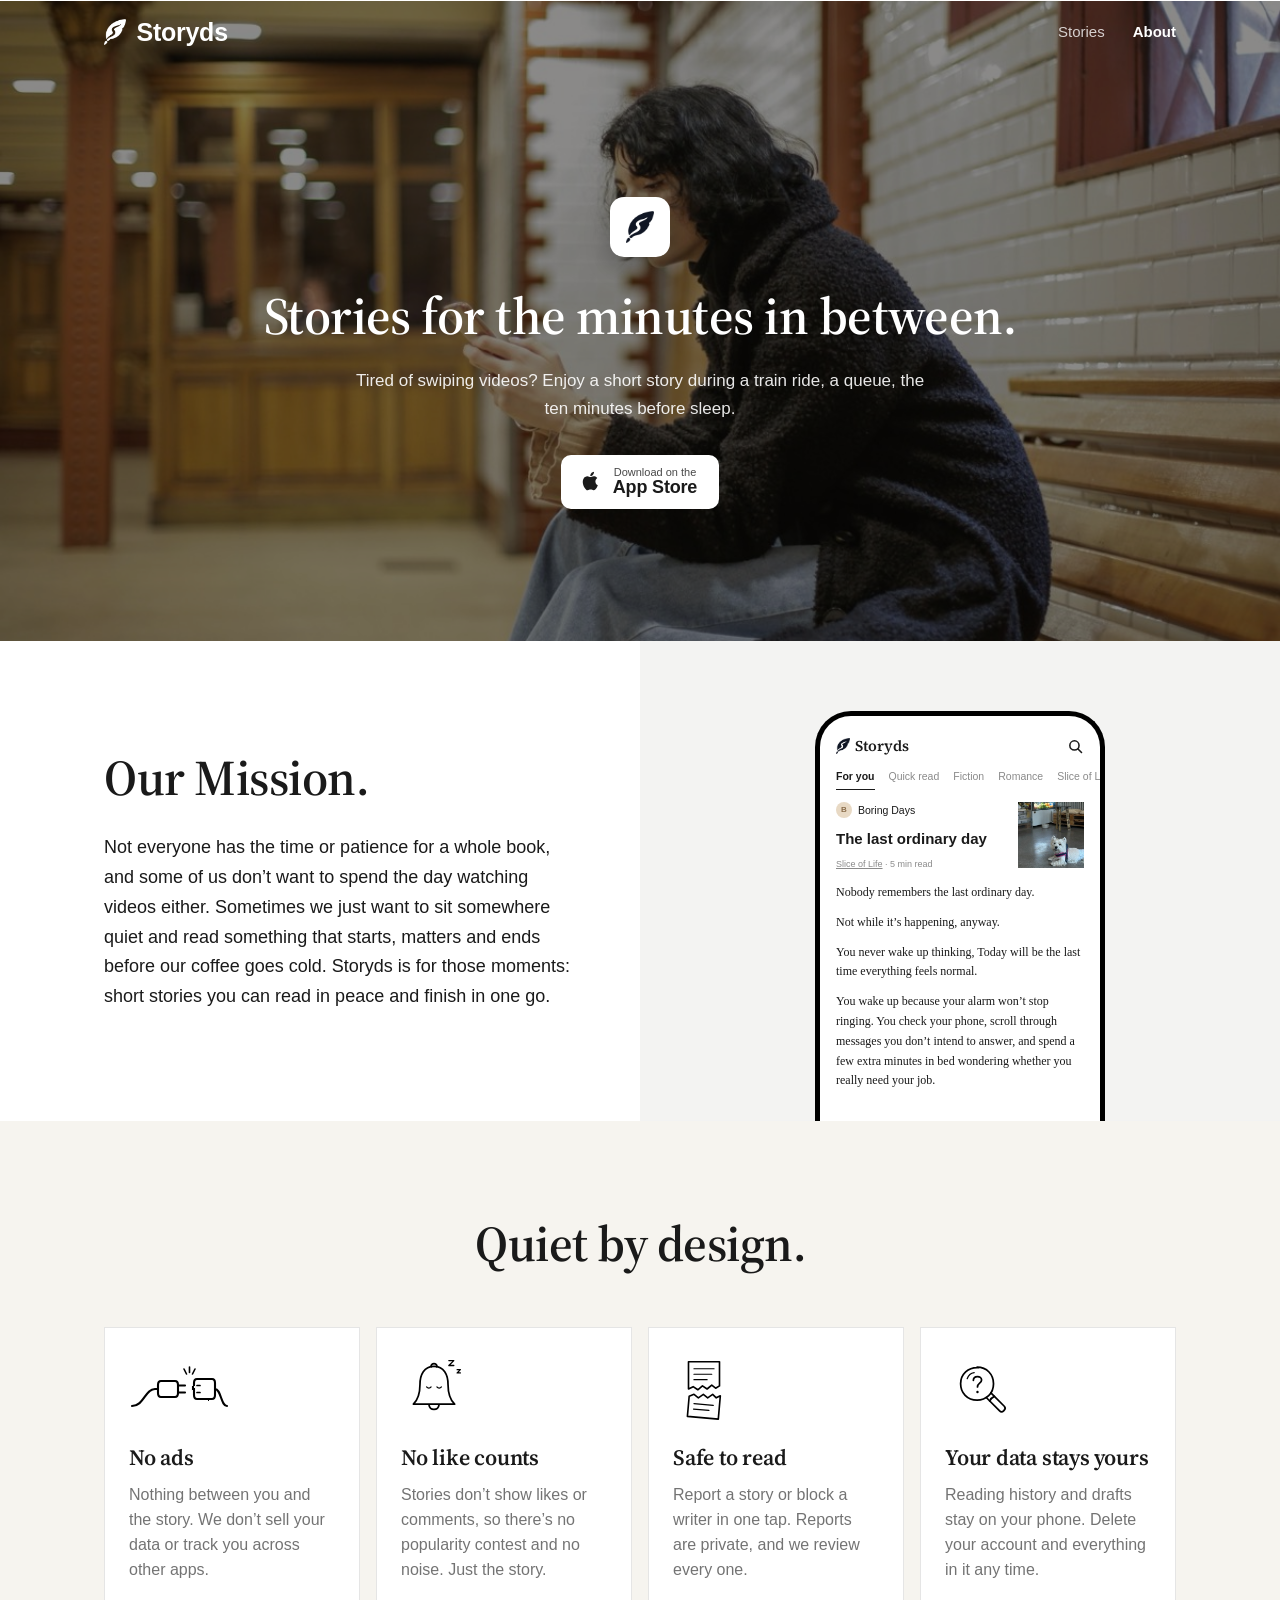
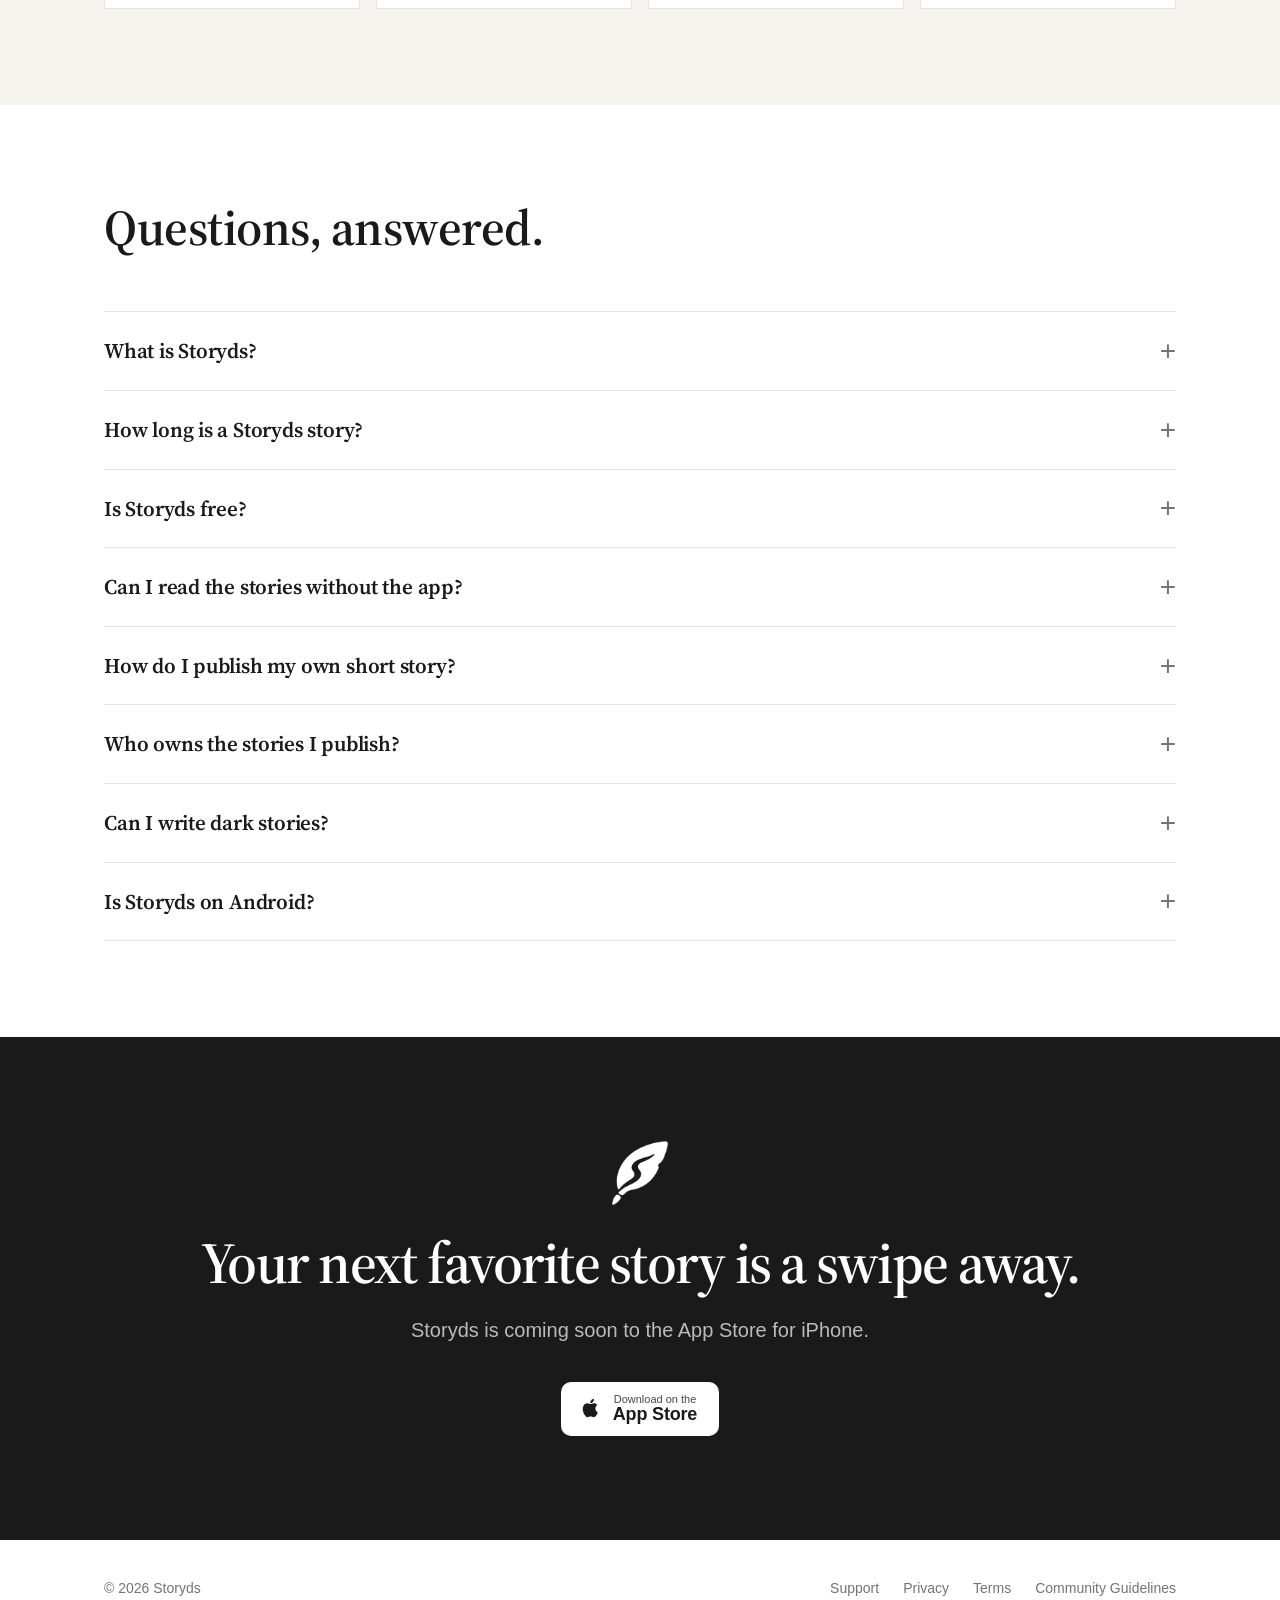
==== commit 53c3f1db: "New About page design, shared download section, header cleanup - About: full-bleed photo hero with a" ====
--- a/about.html
+++ b/about.html
@@ -117,7 +117,10 @@
   <meta name="theme-color" content="#171719" media="(prefers-color-scheme: dark)">
   <link rel="icon" type="image/png" href="assets/favicon.png">
   <link rel="apple-touch-icon" href="assets/apple-touch-icon.png">
-  <link rel="stylesheet" href="styles.css?v=32">
+  <link rel="preconnect" href="https://fonts.googleapis.com">
+  <link rel="preconnect" href="https://fonts.gstatic.com" crossorigin>
+  <link href="https://fonts.googleapis.com/css2?family=Source+Serif+4:opsz,wght@8..60,600&display=swap" rel="stylesheet">
+  <link rel="stylesheet" href="styles.css?v=44">
 </head>
 <body class="about">
   <!--HEADER-->
@@ -130,117 +133,80 @@
       <nav class="nav" aria-label="Main">
         <a href="./">Stories</a>
         <a href="about.html" aria-current="page">About</a>
-        <a class="btn" href="about.html#download">Get the app</a>
       </nav>
     </div>
   </header>
   <!--/HEADER-->
 
   <main>
-      <section class="hero">
-        <div class="wrap hero-grid">
-          <div class="hero-text">
-            <h1>Stories for the minutes <em>in between.</em></h1>
-            <p class="lede">Storyds is an iPhone app for short, honest stories. Swipe through a full-screen feed, keep the ones that stay with you, and write your own.</p>
-            <div class="hero-actions">
-              <a class="app-store" href="#download" aria-label="Download on the App Store">
-                <svg viewBox="0 0 24 24" aria-hidden="true"><path d="M16.37 12.6c-.02-2.33 1.9-3.45 1.99-3.5-1.09-1.59-2.78-1.8-3.38-1.83-1.44-.15-2.81.85-3.54.85-.73 0-1.86-.83-3.06-.81-1.57.02-3.02.92-3.83 2.33-1.63 2.83-.42 7.02 1.17 9.31.78 1.12 1.7 2.38 2.91 2.34 1.17-.05 1.61-.76 3.02-.76 1.41 0 1.81.76 3.05.73 1.26-.02 2.06-1.14 2.83-2.27.89-1.3 1.26-2.56 1.28-2.62-.03-.01-2.45-.94-2.44-3.77zM14.05 5.76c.64-.78 1.08-1.86.96-2.94-.93.04-2.05.62-2.71 1.39-.6.69-1.12 1.79-.98 2.85 1.04.08 2.09-.53 2.73-1.3z"/></svg>
-                <span><small>Download on the</small><strong>App Store</strong></span>
-              </a>
-              <a class="btn ghost lg read-now" href="./">Read the stories <span class="arrow" aria-hidden="true">→</span></a>
+      <section class="photo-hero">
+        <picture>
+          <source media="(max-width: 700px)" srcset="assets/photos/about-hero-1200.jpg">
+          <img src="assets/photos/about-hero.jpg" alt="" width="2400" height="1600" fetchpriority="high">
+        </picture>
+        <div class="wrap">
+          <span class="app-icon"><img src="assets/mark.png" alt="" width="28" height="33"></span>
+          <h1>Stories for the minutes in between.</h1>
+          <p>Tired of swiping videos? Enjoy a short story during a train ride, a queue, the ten minutes before sleep.</p>
+          <a class="app-store" href="#download" aria-label="Download on the App Store">
+            <svg viewBox="0 0 24 24" aria-hidden="true"><path d="M16.37 12.6c-.02-2.33 1.9-3.45 1.99-3.5-1.09-1.59-2.78-1.8-3.38-1.83-1.44-.15-2.81.85-3.54.85-.73 0-1.86-.83-3.06-.81-1.57.02-3.02.92-3.83 2.33-1.63 2.83-.42 7.02 1.17 9.31.78 1.12 1.7 2.38 2.91 2.34 1.17-.05 1.61-.76 3.02-.76 1.41 0 1.81.76 3.05.73 1.26-.02 2.06-1.14 2.83-2.27.89-1.3 1.26-2.56 1.28-2.62-.03-.01-2.45-.94-2.44-3.77zM14.05 5.76c.64-.78 1.08-1.86.96-2.94-.93.04-2.05.62-2.71 1.39-.6.69-1.12 1.79-.98 2.85 1.04.08 2.09-.53 2.73-1.3z"/></svg>
+            <span><small>Download on the</small><strong>App Store</strong></span>
+          </a>
+        </div>
+      </section>
+
+      <section id="mission" class="mission">
+        <div class="mission-text">
+          <h2>Our Mission.</h2>
+          <p>Not everyone has the time or patience for a whole book, and some of us don’t want to spend the day watching videos either. Sometimes we just want to sit somewhere quiet and read something that starts, matters and ends before our coffee goes cold. Storyds is for those moments: short stories you can read in peace and finish in one go.</p>
+        </div>
+        <div class="mission-art" aria-hidden="true">
+          <div class="feed-phone">
+            <div class="feed-screen">
+              <div class="feed-top"><span class="feed-brand"><img src="assets/mark.png" alt="" width="14" height="16">Storyds</span><svg viewBox="0 0 24 24"><circle cx="10.5" cy="10.5" r="6.5"/><path d="m15.5 15.5 5 5"/></svg></div>
+              <div class="feed-tabs"><b>For you</b><span>Quick read</span><span>Fiction</span><span>Romance</span><span>Slice of Life</span></div>
+              <div class="feed-head">
+                <div>
+                  <p class="feed-author"><i>B</i>Boring Days</p>
+                  <p class="feed-title">The last ordinary day</p>
+                  <p class="feed-meta"><u>Slice of Life</u> · 5 min read</p>
+                </div>
+                <img src="assets/photos/mock-cover.jpg" alt="" width="66" height="66">
+              </div>
+              <p>Nobody remembers the last ordinary day.</p>
+              <p>Not while it’s happening, anyway.</p>
+              <p>You never wake up thinking, Today will be the last time everything feels normal.</p>
+              <p>You wake up because your alarm won’t stop ringing. You check your phone, scroll through messages you don’t intend to answer, and spend a few extra minutes in bed wondering whether you really need your job.</p>
             </div>
-            <p class="hero-note">Free. No ads. Coming soon to the App Store.</p>
-          </div>
-
-          <div class="phone" aria-hidden="true">
-            <div class="phone-screen">
-              <p class="phone-meta">Reflective · 1 min read</p>
-              <p class="phone-title">Lost and Found</p>
-              <p class="phone-body">The sign at the bus station said lost property could be claimed until six.</p>
-              <p class="phone-body">It was five fifty-eight when I asked about a red umbrella, and the man behind the counter smiled like he’d been waiting all day for someone to ask.</p>
-              <p class="phone-body phone-extra">“Red,” he said, reaching under the desk. “There are eleven. Which one is yours?”</p>
-              <p class="phone-by"><i></i>mara.writes</p>
-              <div class="phone-rail"><span>♥</span><span>↗</span></div>
-              <p class="phone-hint">Swipe up for the next story</p>
-            </div>
-          </div>
-        </div>
-      </section>
-
-      <section id="story" class="tint">
-        <div class="wrap">
-        <div class="story-split">
-          <h2 class="reveal">Why we made Storyds.</h2>
-          <div class="story-text reveal">
-            <p>Most reading happens in the gaps now: a train ride, a queue, the ten minutes before sleep. Those minutes usually go to feeds that never end, and we close the app feeling like we read nothing at all.</p>
-            <p>We wanted those minutes to feel like finishing a book. So we started with one rule: every story has to fit in a single sitting. Up to 1,200 words, a beginning, a middle and an end, and nothing to scroll past.</p>
-            <p>Storyds is where those stories live. Anyone can write one, anyone can read one, and every story gets the same quiet page, with no ads and no follower counts deciding what’s worth reading.</p>
-          </div>
-        </div>
-        <ul class="facts">
-          <li class="reveal"><b>1,200</b><span>words at most, about a six-minute read.</span></li>
-          <li class="reveal"><b>7</b><span>genres, from Romance and Fantasy to Dark.</span></li>
-          <li class="reveal"><b>0</b><span>ads. Nothing between you and the story.</span></li>
-          <li class="reveal"><b>Free</b><span>to read and to write, here and in the app.</span></li>
-        </ul>
-        </div>
-      </section>
-
-      <section id="how">
-        <div class="wrap">
-        <div class="section-head reveal">
-          <h2>How Storyds works.</h2>
-          <p>Read a story, write your own, keep the ones that stay with you.</p>
-        </div>
-        <div class="steps">
-          <div class="step reveal">
-            <span class="num">01</span>
-            <img class="doodle" src="assets/illustrations/yoga-r.svg" alt="" width="87" height="120">
-            <h3>Read</h3>
-            <p>Swipe up through a full-screen feed of short stories, or pick a genre. Quick reads take about a minute.</p>
-          </div>
-          <div class="step reveal">
-            <span class="num">02</span>
-            <img class="doodle" src="assets/illustrations/book-r.svg" alt="" width="141" height="120">
-            <h3>Write</h3>
-            <p>The Write tab gives you a quiet page and a word counter. Add a cover photo, choose a genre and publish.</p>
-          </div>
-          <div class="step reveal">
-            <span class="num">03</span>
-            <img class="doodle" src="assets/illustrations/LovedHeart.svg" alt="" width="128" height="120">
-            <h3>Keep</h3>
-            <p>Tap the heart to save a story to your Loved list, or share it with a friend as an image.</p>
-          </div>
-        </div>
+          </div>
         </div>
       </section>
 
       <section id="safety" class="tint">
         <div class="wrap">
-        <div class="section-head reveal">
+        <div class="section-head center reveal">
           <h2>Quiet by design.</h2>
-          <p>No ads, no tracking, and zero tolerance for abuse.</p>
         </div>
         <div class="promises">
           <div class="promise reveal">
             <img class="doodle" src="assets/illustrations/Unplugged.svg" alt="" width="90" height="76">
             <h3>No ads</h3>
-            <p>We don’t sell your data or track you across other apps.</p>
+            <p>Nothing between you and the story. We don’t sell your data or track you across other apps.</p>
+          </div>
+          <div class="promise reveal">
+            <img class="doodle" src="assets/illustrations/QuietBell.svg" alt="" width="90" height="76">
+            <h3>No like counts</h3>
+            <p>Stories don’t show likes or comments, so there’s no popularity contest and no noise. Just the story.</p>
           </div>
           <div class="promise reveal">
             <img class="doodle" src="assets/illustrations/TornPage.svg" alt="" width="90" height="76">
-            <h3>Report a story</h3>
-            <p>Tap ••• on any story in the app. Reports are private.</p>
-          </div>
-          <div class="promise reveal">
-            <img class="doodle" src="assets/illustrations/QuietBell.svg" alt="" width="90" height="76">
-            <h3>Block a writer</h3>
-            <p>Stop seeing someone’s stories with one tap. They aren’t told.</p>
+            <h3>Safe to read</h3>
+            <p>Report a story or block a writer in one tap. Reports are private, and we review every one.</p>
           </div>
           <div class="promise reveal">
             <img class="doodle" src="assets/illustrations/NoResults.svg" alt="" width="90" height="76">
-            <h3>Your data, your call</h3>
-            <p>Delete your account and everything in it any time.</p>
+            <h3>Your data stays yours</h3>
+            <p>Reading history and drafts stay on your phone. Delete your account and everything in it any time.</p>
           </div>
         </div>
         </div>
@@ -314,6 +280,6 @@
         </div>
   </footer>
 
-  <script src="main.js?v=32"></script>
+  <script src="main.js?v=44"></script>
 </body>
 </html>
--- a/styles.css
+++ b/styles.css
@@ -17,6 +17,8 @@
   --sans: -apple-system, BlinkMacSystemFont, "Inter", "Segoe UI", Roboto, sans-serif;
   --serif: var(--sans);
   --display: var(--sans);
+  --mission-bg: #f3f3f2;
+  --serif-display: "Source Serif 4", Georgia, "Times New Roman", serif;
 
   --wrap: 1120px;
   --gutter: 24px;
@@ -27,6 +29,7 @@
   :root:not([data-theme="light"]) {
     --paper: #171719;
     --paper-2: #1f1f22;
+    --mission-bg: #242427;
     --ink: rgba(255, 255, 255, 0.92);
     --body: rgba(255, 255, 255, 0.84);
     --muted: rgba(255, 255, 255, 0.55);
@@ -40,6 +43,7 @@
 :root[data-theme="dark"] {
   --paper: #171719;
   --paper-2: #1f1f22;
+  --mission-bg: #242427;
   --ink: rgba(255, 255, 255, 0.92);
   --body: rgba(255, 255, 255, 0.84);
   --muted: rgba(255, 255, 255, 0.55);
@@ -122,16 +126,13 @@
 }
 .nav a { text-decoration: none; color: var(--muted); transition: color 0.15s; }
 .nav a:hover, .nav a[aria-current] { color: var(--ink); }
-.nav a[aria-current]:not(.btn) { font-weight: 600; }
-.nav .btn { color: var(--paper); }
+.nav a[aria-current] { font-weight: 600; }
 
 @media (max-width: 720px) {
   .nav { gap: 18px; }
-  .nav .btn { height: 38px; padding: 0 14px; font-size: 14px; white-space: nowrap; }
 }
 @media (max-width: 480px) {
   .nav { gap: 20px; }
-  .nav .btn { display: none; }
 }
 
 /* ---------- Buttons ---------- */
@@ -197,82 +198,68 @@
   font-variant-numeric: lining-nums;
 }
 
-/* ---------- Hero ---------- */
-
-.hero { padding-top: 72px; padding-bottom: 88px; }
-.hero-grid { display: grid; grid-template-columns: minmax(0, 1fr) auto; gap: 64px; align-items: center; }
-
-.hero h1 {
-  font-size: clamp(40px, 5.2vw, 68px);
-  line-height: 1.03;
-  letter-spacing: -0.03em;
-  max-width: 12ch;
-}
-.hero h1 em { font-style: normal; }
-
-.hero .lede {
-  font-size: 21px;
-  max-width: 32ch;
-  margin: 26px 0 36px;
-  color: var(--muted);
-}
-
-.hero-actions { display: flex; flex-wrap: wrap; align-items: center; gap: 14px; }
-.hero-note { font-family: var(--sans); font-size: 13px; color: var(--muted); margin-top: 16px; }
-
-.read-now .arrow { display: inline-block; transition: transform 0.2s; }
-.read-now:hover .arrow { transform: translateX(3px); }
-
-/* A phone showing a story, drawn in CSS */
-.phone {
-  width: 300px;
-  aspect-ratio: 9 / 19;
-  padding: 12px;
-  border-radius: 46px;
-  background: #1a1a1a;
-  box-shadow: 0 0 0 1px rgba(255, 255, 255, 0.08), 0 30px 60px -20px rgba(0, 0, 0, 0.35);
-  margin-right: 24px;
-}
-.phone-screen {
+/* ---------- About: photo hero and mission ---------- */
+
+/* The header sits over the photo, see-through with white text, until the page scrolls */
+.about .site-header { transition: background-color 0.25s, border-color 0.25s; }
+.about .site-header:not(.scrolled) { background: transparent; }
+.about .site-header:not(.scrolled) .brand,
+.about .site-header:not(.scrolled) .nav a { color: rgba(255, 255, 255, 0.78); }
+.about .site-header:not(.scrolled) .brand,
+.about .site-header:not(.scrolled) .nav a:hover,
+.about .site-header:not(.scrolled) .nav a[aria-current] { color: #fff; }
+.about .site-header:not(.scrolled) .brand img { filter: brightness(0) invert(1); }
+.about .photo-hero { margin-top: calc(var(--header-h) * -1); padding-top: calc(72px + var(--header-h)); }
+
+.photo-hero {
   position: relative;
-  height: 100%;
-  border-radius: 35px;
-  background: #fff;
-  color: #1a1a1a;
-  padding: 92px 50px 0 22px;
-  font-family: var(--sans);
+  display: flex;
+  align-items: center;
+  min-height: clamp(460px, 54vw, 640px);
+  padding: 72px 0;
+  color: #fff;
+  text-align: center;
   overflow: hidden;
 }
-.phone-screen::before { /* dynamic island */
-  content: "";
-  position: absolute;
-  top: 11px;
-  left: 50%;
-  width: 84px;
-  height: 24px;
-  margin-left: -42px;
-  border-radius: 12px;
-  background: #1a1a1a;
-}
-.phone-meta { font-size: 11px; color: #6b6b6b; margin: 0 0 8px; }
-.phone-title { font-family: var(--display); font-size: 25px; font-weight: 700; line-height: 1.1; letter-spacing: -0.02em; margin: 0 0 14px; }
-.phone-body { font-family: var(--serif); font-size: 13.5px; line-height: 1.6; margin: 0 0 10px; }
-.phone-by { display: flex; align-items: center; gap: 7px; font-size: 11.5px; font-weight: 600; margin: 16px 0 0; }
-.phone-by i { width: 18px; height: 18px; border-radius: 50%; background: #1a1a1a; }
-.phone-rail { position: absolute; right: 14px; bottom: 120px; display: flex; flex-direction: column; gap: 18px; font-size: 20px; color: #1a1a1a; }
-.phone-rail span:first-child { color: #e0434b; }
-.phone-hint { position: absolute; left: 0; right: 0; bottom: 26px; text-align: center; font-size: 11px; color: #8a8a8a; margin: 0; }
+.photo-hero picture img { position: absolute; inset: 0; width: 100%; height: 100%; object-fit: cover; object-position: 62% 40%; }
+.photo-hero::after { content: ""; position: absolute; inset: 0; background: rgba(12, 10, 8, 0.48); }
+.photo-hero .wrap { position: relative; z-index: 1; }
+.photo-hero .app-icon { display: grid; place-items: center; width: 60px; height: 60px; border-radius: 14px; margin: 0 auto 30px; background: #fff; box-shadow: 0 8px 24px rgba(0, 0, 0, 0.25); }
+.photo-hero .app-icon img { width: 28px; height: auto; }
+.photo-hero h1 { color: #fff; font-family: var(--serif-display); font-weight: 600; font-size: clamp(34px, 4.4vw, 52px); line-height: 1.12; letter-spacing: -0.01em; }
+.photo-hero p { max-width: 34em; margin: 22px auto 0; font-family: var(--sans); font-size: 17px; line-height: 1.65; color: rgba(255, 255, 255, 0.9); }
+
+.photo-hero .app-store { margin-top: 32px; background: #fff; color: #1a1a1a; border-radius: 10px; }
+
+.mission { display: grid; grid-template-columns: 1fr 1fr; align-items: center; padding: 0; }
+.mission-text { padding: 64px 64px 64px max(var(--gutter), calc((100vw - var(--wrap)) / 2 + var(--gutter))); }
+.mission-text h2 { font-family: var(--serif-display); font-weight: 600; font-size: clamp(36px, 4vw, 50px); line-height: 1.1; letter-spacing: -0.01em; margin-bottom: 28px; }
+.mission-text p { margin: 0; max-width: 30em; font-family: var(--sans); font-size: 18px; line-height: 1.65; color: var(--ink); }
+.mission-art { align-self: stretch; min-height: 480px; display: flex; justify-content: center; align-items: flex-end; padding-top: 64px; background: var(--mission-bg); overflow: hidden; }
+
+/* The app's Read feed, drawn in HTML. Light in both themes, like the real screen. */
+.feed-phone { width: 290px; height: 410px; padding: 14px 16px 0; border: 5px solid #000; border-bottom: 0; border-radius: 36px 36px 0 0; background: #fff; color: #1a1a1a; overflow: hidden; font-family: var(--sans); }
+.feed-top { display: flex; justify-content: space-between; align-items: center; margin: 4px 0 10px; }
+.feed-brand { display: flex; align-items: center; gap: 5px; font-family: var(--serif-display); font-weight: 600; font-size: 15px; }
+.feed-top svg { width: 17px; height: 17px; fill: none; stroke: #1a1a1a; stroke-width: 2.2; stroke-linecap: round; }
+.feed-tabs { display: flex; gap: 14px; font-size: 10.5px; color: #8a8a8a; white-space: nowrap; margin-bottom: 12px; }
+.feed-tabs b { color: #1a1a1a; font-weight: 600; padding-bottom: 4px; border-bottom: 1.5px solid #1a1a1a; }
+.feed-head { display: flex; justify-content: space-between; gap: 10px; margin-bottom: 12px; }
+.feed-head img { width: 66px; height: 66px; object-fit: cover; flex: none; }
+.feed-author { display: flex; align-items: center; gap: 6px; font-size: 10.5px; margin: 0 0 8px; }
+.feed-author i { display: grid; place-items: center; width: 16px; height: 16px; border-radius: 50%; background: #e8d9c4; color: #8a6d4b; font-style: normal; font-size: 8px; font-weight: 600; }
+.feed-title { font-size: 15px; font-weight: 600; margin: 0 0 6px; }
+.feed-meta { font-size: 9px; color: #8a8a8a; margin: 0; }
+.feed-screen > p { font-family: Charter, "Iowan Old Style", Georgia, serif; font-size: 12px; line-height: 1.65; margin: 0 0 10px; }
+
+/* About headings share the hero's serif */
+.about .section-head h2, .cta h2, .about .promise h3, .about .faq summary { font-family: var(--serif-display); font-weight: 600; letter-spacing: -0.01em; }
+.section-head.center { text-align: center; margin-left: auto; margin-right: auto; }
 
 @media (max-width: 860px) {
-  .hero-grid { grid-template-columns: 1fr; gap: 48px; }
-  .phone { width: 260px; margin: 0 auto; }
-  .phone-screen { padding: 80px 46px 0 20px; }
-  .phone-title { font-size: 22px; }
-  .phone-extra { display: none; }
-}
-@media (max-width: 720px) {
-  .hero { padding-top: 40px; padding-bottom: 56px; }
-  .hero .lede { font-size: 19px; }
+  .mission { grid-template-columns: 1fr; padding: 0; }
+  .mission-text { padding: 56px var(--gutter); }
+  .mission-art { min-height: 0; padding-top: 48px; }
 }
 
 /* ---------- Sections ---------- */
@@ -288,18 +275,6 @@
   section { padding-top: 80px; padding-bottom: 80px; }
   .section-head { margin-bottom: 44px; }
   .section-head p:not(.eyebrow) { font-size: 18px; }
-}
-
-/* Why we made Storyds */
-
-.story-split { display: grid; grid-template-columns: 1fr 1.4fr; gap: 64px; margin-bottom: 64px; }
-.story-split h2 { font-size: clamp(34px, 4vw, 50px); line-height: 1.08; letter-spacing: -0.03em; }
-.story-text p { font-size: 19px; line-height: 1.65; color: var(--muted); margin: 0 0 18px; }
-.story-text p:first-child { color: var(--ink); }
-.story-text p:last-child { margin-bottom: 0; }
-@media (max-width: 860px) {
-  .story-split { grid-template-columns: 1fr; gap: 24px; margin-bottom: 44px; }
-  .story-text p { font-size: 17px; }
 }
 
 /* Steps */
@@ -317,12 +292,6 @@
 
 /* Write */
 
-.facts { list-style: none; margin: 0; padding: 0; display: grid; grid-template-columns: repeat(4, 1fr); gap: 16px; }
-.facts li { background: var(--paper); border: 1px solid var(--rule); padding: 26px 24px; font-size: 16px; line-height: 1.55; }
-.facts b { display: block; font-variant-numeric: lining-nums; font-family: var(--display); font-size: 44px; line-height: 1; letter-spacing: -0.03em; color: var(--ink); font-weight: 700; margin-bottom: 14px; }
-.facts span { color: var(--muted); }
-@media (max-width: 1000px) { .facts { grid-template-columns: repeat(2, 1fr); } }
-@media (max-width: 560px) { .facts { grid-template-columns: 1fr; } }
 
 /* Safety */
 
@@ -404,7 +373,7 @@
 
 .intro { padding-bottom: 36px; }
 /* sized to the feed column so the headline stays on one line beside the banner */
-.intro h1 { font-size: clamp(30px, 7.4cqi, 58px); line-height: 1.05; letter-spacing: -0.03em; }
+.intro h1 { font-size: clamp(30px, 6.4cqi, 58px); line-height: 1.05; letter-spacing: -0.03em; }
 .intro h1 em { font-style: normal; }
 .intro p { font-family: var(--sans); font-size: 16px; color: var(--muted); margin: 16px 0 0; }
 .intro p a { color: var(--ink); text-decoration: none; font-weight: 600; white-space: nowrap; }
@@ -593,16 +562,6 @@
 .state h3 { font-size: 22px; margin-bottom: 6px; }
 .state p { margin: 0 auto 18px; color: var(--muted); font-size: 15px; max-width: 32ch; line-height: 1.5; }
 
-.write-band { padding-top: 80px; padding-bottom: 80px; }
-.write-band .wrap { display: flex; align-items: center; gap: 48px; }
-.write-band img { width: 200px; flex: none; }
-.write-band h2 { font-size: clamp(30px, 3.4vw, 40px); }
-.write-band p { color: var(--muted); font-size: 18px; margin: 12px 0 24px; max-width: 46ch; }
-@media (max-width: 640px) {
-  .write-band .wrap { flex-direction: column; align-items: flex-start; gap: 24px; }
-  .write-band img { width: 160px; }
-}
-
 /* ---------- Story page ---------- */
 
 .wrap.narrow { max-width: 720px; }
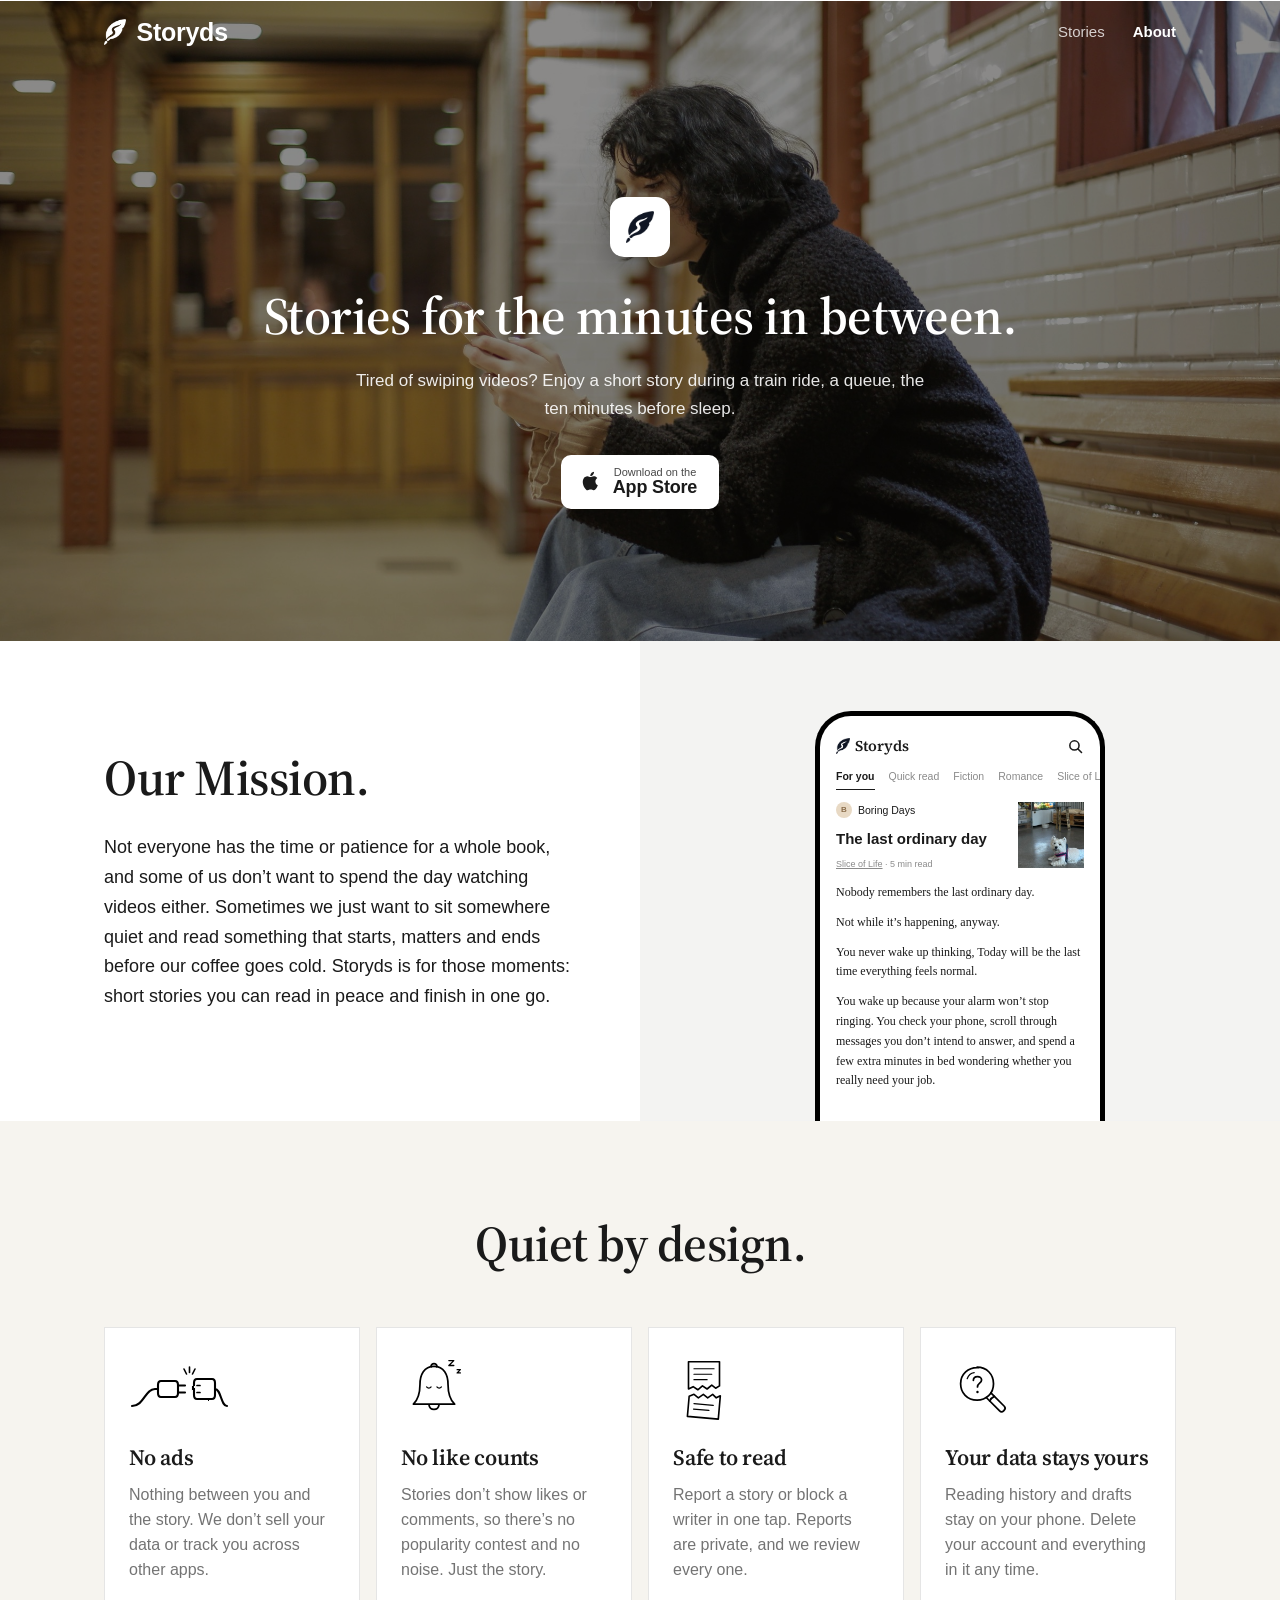
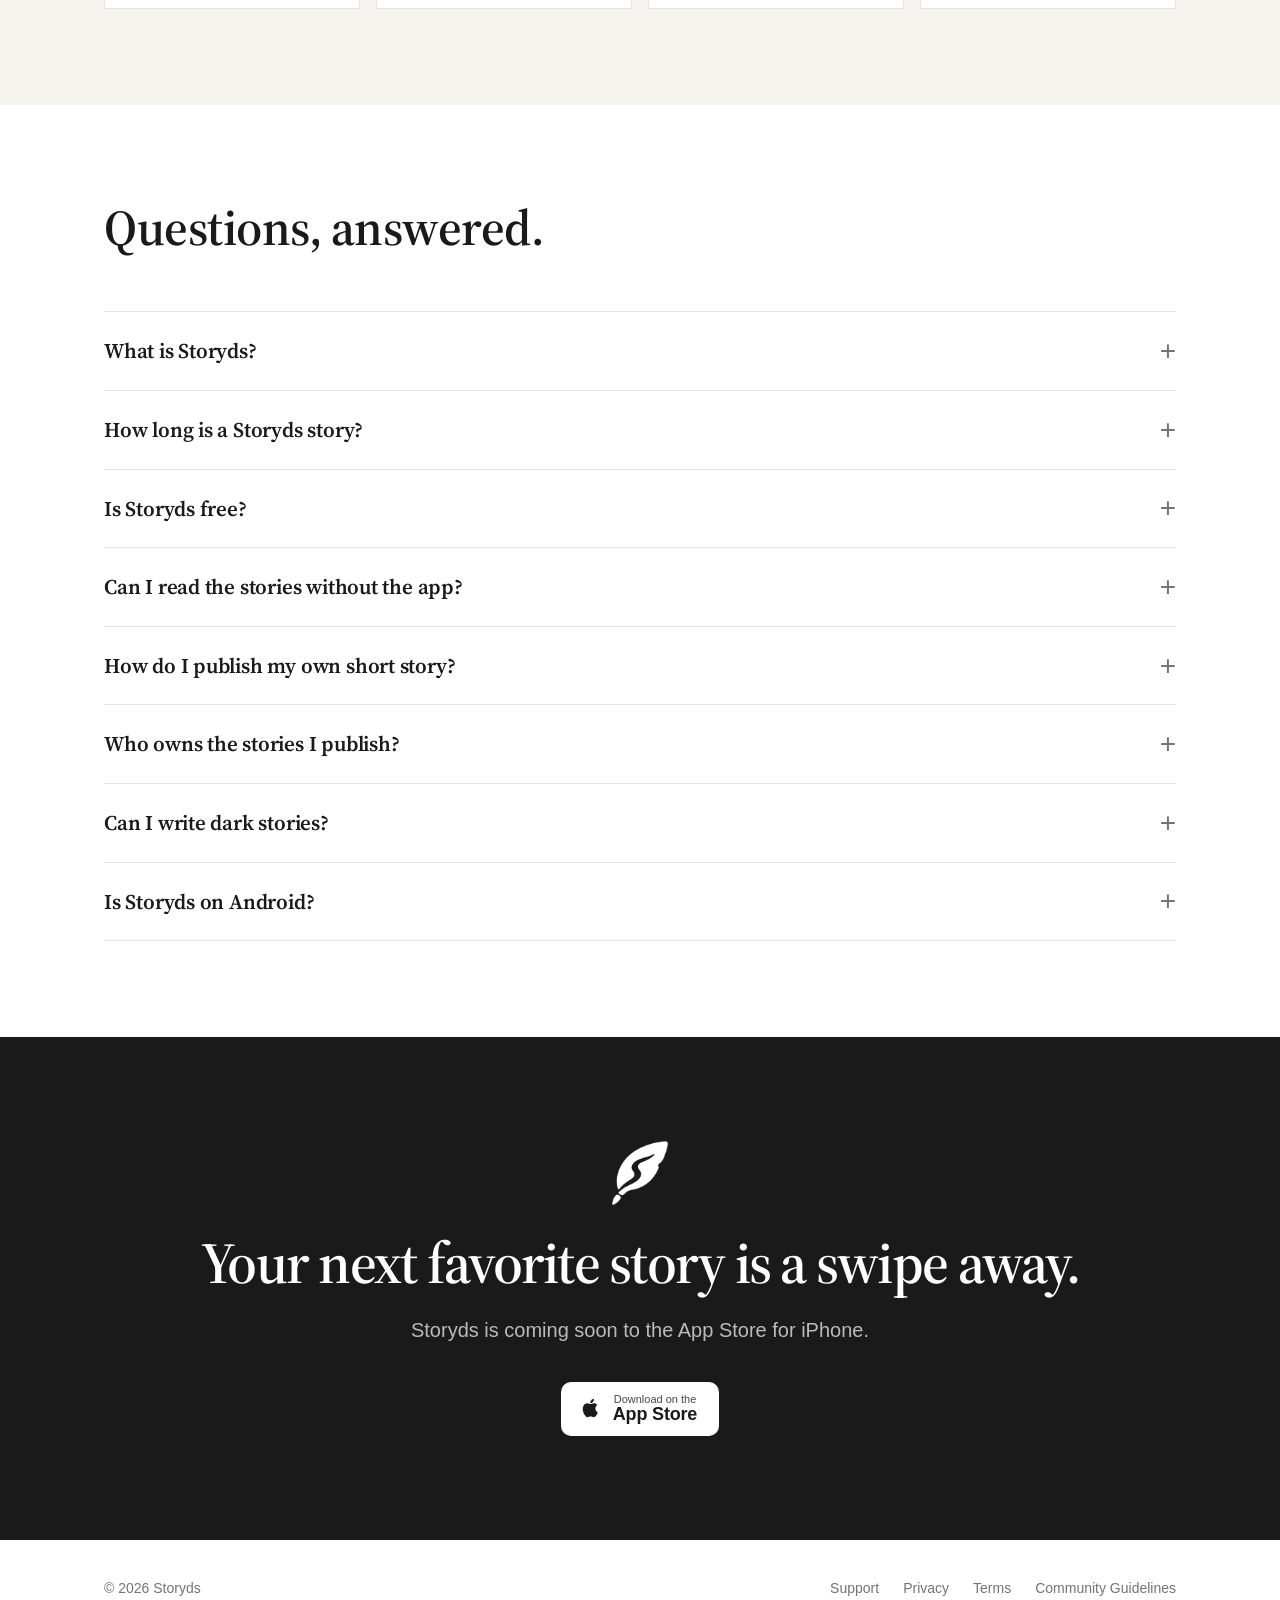
==== commit b8e4d039: "Use custom domain storyds.com Co-Authored-By: Claude Opus 5.5 <noreply@anthropic.com>" ====
--- a/about.html
+++ b/about.html
@@ -6,13 +6,13 @@
   <!--SEO-->
   <title>About Storyds · A short story app for iPhone</title>
   <meta name="description" content="Storyds is a free iPhone app for reading and writing short stories you can finish in one sitting. Read the latest stories online, or swipe through them in the app.">
-  <link rel="canonical" href="https://youngpanda00.github.io/storyds-web/about.html">
+  <link rel="canonical" href="https://storyds.com/about.html">
   <meta property="og:site_name" content="Storyds">
   <meta property="og:type" content="website">
   <meta property="og:title" content="About Storyds · A short story app for iPhone">
   <meta property="og:description" content="Storyds is a free iPhone app for reading and writing short stories you can finish in one sitting. Read the latest stories online, or swipe through them in the app.">
-  <meta property="og:url" content="https://youngpanda00.github.io/storyds-web/about.html">
-  <meta property="og:image" content="https://youngpanda00.github.io/storyds-web/assets/wordmark-square.png">
+  <meta property="og:url" content="https://storyds.com/about.html">
+  <meta property="og:image" content="https://storyds.com/assets/wordmark-square.png">
   <meta name="twitter:card" content="summary">
   <script type="application/ld+json">
 {
@@ -20,10 +20,10 @@
   "@graph": [
     {
       "@type": "Organization",
-      "@id": "https://youngpanda00.github.io/storyds-web/#org",
+      "@id": "https://storyds.com/#org",
       "name": "Storyds",
-      "url": "https://youngpanda00.github.io/storyds-web/",
-      "logo": "https://youngpanda00.github.io/storyds-web/assets/apple-touch-icon.png"
+      "url": "https://storyds.com/",
+      "logo": "https://storyds.com/assets/apple-touch-icon.png"
     },
     {
       "@type": "MobileApplication",
@@ -37,7 +37,7 @@
         "priceCurrency": "USD"
       },
       "publisher": {
-        "@id": "https://youngpanda00.github.io/storyds-web/#org"
+        "@id": "https://storyds.com/#org"
       }
     },
     {
